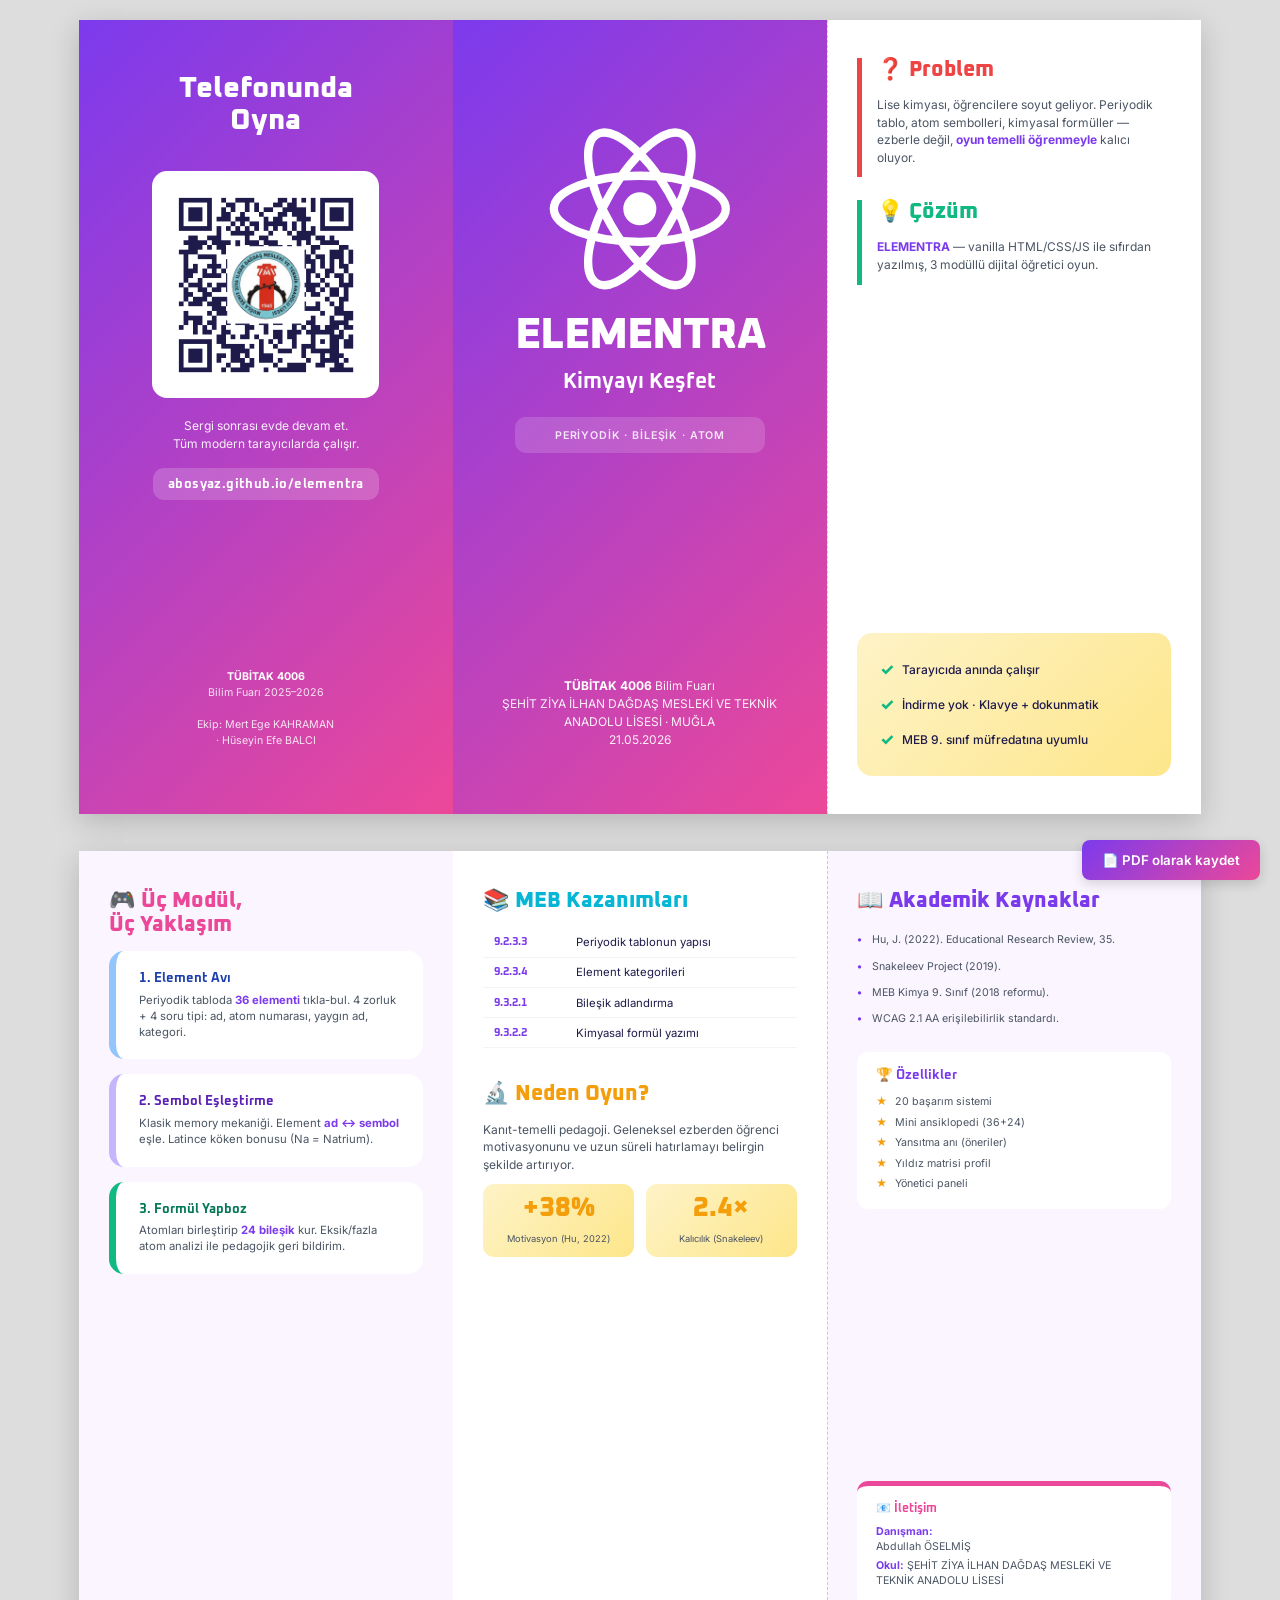
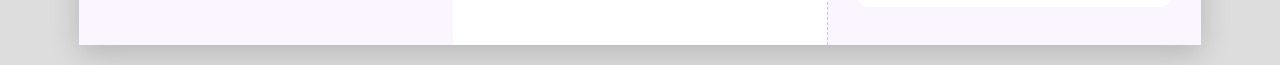
==== sergi/brosur.html @ 4927168c "sergi: placeholderları doldur + okul logolu QR üret (%33) - poster/brosur/juri_karti: OKUL/ŞEHİR/TAR" ====
<!DOCTYPE html>
<html lang="tr">
<head>
    <meta charset="UTF-8">
    <title>ELEMENTRA — Broşür v2 (TÜBİTAK 4006)</title>

    <link rel="preconnect" href="https://fonts.googleapis.com">
    <link rel="preconnect" href="https://fonts.gstatic.com" crossorigin>
    <link href="https://fonts.googleapis.com/css2?family=Inter:wght@400;500;600;700;800&family=Oxanium:wght@500;700;800&display=swap" rel="stylesheet">

    <style>
        /* ═════════════════════════════════════════════════
           A4 TRIFOLD PRINT — 297 × 210 mm landscape
           ═════════════════════════════════════════════════ */
        @page {
            size: A4 landscape;
            margin: 0;
        }

        * {
            margin: 0;
            padding: 0;
            box-sizing: border-box;
        }

        :root {
            --brand-primary:   #7C3AED;
            --brand-secondary: #EC4899;
            --color-success:   #10B981;
            --color-error:     #EF4444;
            --color-warning:   #F59E0B;
            --color-info:      #06B6D4;
            --text-primary:    #1E1B4B;
            --text-secondary:  #4B5563;
            --text-muted:      #6B7280;
            --surface-0:       #FAF5FF;
            --surface-1:       #FFFFFF;
            --surface-2:       #F3F4F6;
            --grad-brand:      linear-gradient(135deg, #7C3AED 0%, #EC4899 100%);
            --font-display:    'Oxanium', sans-serif;
            --font-body:       'Inter', system-ui, sans-serif;
        }

        html, body {
            background: var(--surface-0);
            color: var(--text-primary);
            font-family: var(--font-body);
            -webkit-print-color-adjust: exact;
            print-color-adjust: exact;
        }

        body {
            display: flex;
            flex-direction: column;
            gap: 10mm;
            padding: 0;
            align-items: center;
        }

        @media screen {
            body {
                padding: 20px;
                background: #ddd;
            }
        }

        /* Sayfa konteyneri */
        .sayfa {
            width: 297mm;
            height: 210mm;
            display: grid;
            grid-template-columns: 1fr 1fr 1fr;
            background: var(--surface-0);
            position: relative;
            page-break-after: always;
        }

        .sayfa:last-child {
            page-break-after: auto;
        }

        @media screen {
            .sayfa {
                box-shadow: 0 8px 28px rgba(0, 0, 0, 0.18);
            }
        }

        /* Katlama kılavuz çizgileri (screen-only) */
        @media screen {
            .sayfa::before,
            .sayfa::after {
                content: '';
                position: absolute;
                top: 0;
                bottom: 0;
                width: 1px;
                border-left: 1px dashed rgba(124, 58, 237, 0.3);
                pointer-events: none;
            }
            .sayfa::before { left: 99mm; }
            .sayfa::after  { left: 198mm; }
        }

        @media print {
            .sayfa::before,
            .sayfa::after { display: none; }
        }

        /* Ortak panel stili */
        .panel {
            padding: 10mm 8mm;
            display: flex;
            flex-direction: column;
            overflow: hidden;
            position: relative;
        }

        .panel h2 {
            font-family: var(--font-display);
            font-weight: 800;
            font-size: 16pt;
            margin-bottom: 4mm;
            line-height: 1.1;
            display: flex;
            align-items: center;
            gap: 3mm;
        }

        .panel h3 {
            font-family: var(--font-display);
            font-weight: 700;
            font-size: 11pt;
            color: var(--text-primary);
            margin-bottom: 2mm;
        }

        .panel p {
            font-family: var(--font-body);
            font-size: 9pt;
            line-height: 1.45;
            color: var(--text-secondary);
            margin-bottom: 3mm;
        }

        .panel p strong {
            color: var(--brand-primary);
            font-weight: 700;
        }

        /* ═════════════════════════════════════════════════
           PANEL 1 — Ön Kapak
           ═════════════════════════════════════════════════ */
        .panel-onkapak {
            background: var(--grad-brand);
            color: #FFFFFF;
            justify-content: space-between;
            align-items: center;
            text-align: center;
            padding: 14mm 8mm;
        }

        .panel-onkapak .br-logo {
            width: 56mm;
            height: 56mm;
            margin-top: 8mm;
        }

        .panel-onkapak .br-baslik {
            font-family: var(--font-display);
            font-weight: 800;
            font-size: 32pt;
            letter-spacing: -0.02em;
            line-height: 1;
            color: #FFFFFF;
            margin-bottom: 3mm;
        }

        .panel-onkapak .br-slogan {
            font-family: var(--font-display);
            font-weight: 700;
            font-size: 16pt;
            color: #FFFFFF;
            margin-bottom: 6mm;
        }

        .panel-onkapak .br-tag {
            font-family: var(--font-body);
            font-weight: 600;
            font-size: 8pt;
            letter-spacing: 0.08em;
            text-transform: uppercase;
            color: rgba(255, 255, 255, 0.85);
            padding: 3mm 5mm;
            background: rgba(255, 255, 255, 0.15);
            border-radius: 3mm;
        }

        .panel-onkapak .br-alt {
            font-family: var(--font-body);
            font-size: 9pt;
            color: rgba(255, 255, 255, 0.92);
            line-height: 1.5;
            margin-top: auto;
            padding-top: 8mm;
        }

        .panel-onkapak .br-alt strong {
            color: #FFFFFF;
        }

        /* ═════════════════════════════════════════════════
           PANEL 2 — Problem & Çözüm
           ═════════════════════════════════════════════════ */
        .panel-iki {
            background: var(--surface-1);
        }

        .panel-iki .pr-bolum {
            margin-bottom: 6mm;
            padding-left: 4mm;
            border-left: 1.5mm solid;
        }

        .panel-iki .pr-bolum.problem  { border-left-color: var(--color-error); }
        .panel-iki .pr-bolum.cozum    { border-left-color: var(--color-success); }
        .panel-iki .pr-bolum.problem h2 { color: var(--color-error); }
        .panel-iki .pr-bolum.cozum h2   { color: var(--color-success); }

        .panel-iki .pr-vurgu {
            background: linear-gradient(135deg, #FEF3C7, #FDE68A);
            border-radius: 4mm;
            padding: 5mm 6mm;
            margin-top: auto;
        }

        .panel-iki .pr-vurgu ul {
            list-style: none;
            padding: 0;
        }

        .panel-iki .pr-vurgu li {
            font-family: var(--font-body);
            font-size: 9pt;
            font-weight: 500;
            color: var(--text-primary);
            padding: 2mm 0;
            display: flex;
            align-items: center;
            gap: 2mm;
        }

        .panel-iki .pr-vurgu li::before {
            content: '✓';
            color: var(--color-success);
            font-weight: 800;
            font-size: 12pt;
        }

        /* ═════════════════════════════════════════════════
           PANEL 3 — 3 Modül
           ═════════════════════════════════════════════════ */
        .panel-modul {
            background: var(--surface-0);
        }

        .panel-modul h2 {
            color: var(--brand-secondary);
        }

        .modul-blok {
            background: var(--surface-1);
            border-radius: 4mm;
            padding: 5mm 6mm;
            margin-bottom: 4mm;
            border-left: 2mm solid var(--brand-primary);
        }

        .modul-blok.mod-1 { border-left-color: #93C5FD; }
        .modul-blok.mod-2 { border-left-color: #C4B5FD; }
        .modul-blok.mod-3 { border-left-color: var(--color-success); }

        .modul-blok h3 {
            font-size: 10pt;
            color: var(--brand-primary);
            margin-bottom: 1.5mm;
        }

        .modul-blok.mod-1 h3 { color: #1E40AF; }
        .modul-blok.mod-2 h3 { color: #5B21B6; }
        .modul-blok.mod-3 h3 { color: #047857; }

        .modul-blok p {
            font-size: 8.5pt;
            margin-bottom: 0;
            line-height: 1.4;
        }

        /* ═════════════════════════════════════════════════
           PANEL 4 — Kazanımlar + Neden Oyun?
           ═════════════════════════════════════════════════ */
        .panel-kazanim {
            background: var(--surface-1);
        }

        .panel-kazanim h2 {
            color: var(--color-info);
        }

        .kazanim-tablo {
            width: 100%;
            margin-bottom: 5mm;
            border-collapse: collapse;
        }

        .kazanim-tablo td {
            padding: 2mm 3mm;
            font-size: 8.5pt;
            border-bottom: 0.3pt solid var(--surface-2);
        }

        .kazanim-tablo td:first-child {
            font-family: var(--font-display);
            font-weight: 700;
            color: var(--brand-primary);
            white-space: nowrap;
        }

        .neden-blok h2 {
            color: var(--color-warning);
            margin-top: 4mm;
        }

        .stat-grid {
            display: grid;
            grid-template-columns: 1fr 1fr;
            gap: 3mm;
            margin-top: 3mm;
        }

        .stat-kart {
            background: linear-gradient(135deg, #FEF3C7, #FDE68A);
            border-radius: 3mm;
            padding: 3mm 4mm;
            text-align: center;
        }

        .stat-kart .stat-deger {
            font-family: var(--font-display);
            font-weight: 800;
            font-size: 20pt;
            color: var(--color-warning);
            line-height: 1;
            display: block;
            margin-bottom: 1mm;
        }

        .stat-kart .stat-etiket {
            font-size: 7pt;
            color: var(--text-secondary);
            line-height: 1.3;
        }

        /* ═════════════════════════════════════════════════
           PANEL 5 — Akademik Kaynak + İletişim
           ═════════════════════════════════════════════════ */
        .panel-kaynak {
            background: var(--surface-0);
        }

        .panel-kaynak h2 {
            color: var(--brand-primary);
        }

        .kaynak-liste {
            list-style: none;
            padding: 0;
            margin-bottom: 5mm;
        }

        .kaynak-liste li {
            font-size: 8pt;
            color: var(--text-secondary);
            line-height: 1.4;
            padding: 1.5mm 0;
            padding-left: 4mm;
            position: relative;
        }

        .kaynak-liste li::before {
            content: '•';
            position: absolute;
            left: 0;
            color: var(--brand-primary);
            font-weight: 700;
        }

        .ozellik-liste {
            background: var(--surface-1);
            border-radius: 3mm;
            padding: 4mm 5mm;
            margin-bottom: 5mm;
        }

        .ozellik-liste h3 {
            font-size: 10pt;
            margin-bottom: 2mm;
            color: var(--brand-primary);
        }

        .ozellik-liste ul {
            list-style: none;
            padding: 0;
        }

        .ozellik-liste li {
            font-size: 8pt;
            color: var(--text-secondary);
            padding: 1mm 0;
            display: flex;
            gap: 2mm;
        }

        .ozellik-liste li::before {
            content: '★';
            color: var(--color-warning);
        }

        .iletisim-kart {
            background: var(--surface-1);
            border-radius: 3mm;
            padding: 4mm 5mm;
            border-top: 1.5mm solid var(--brand-secondary);
            margin-top: auto;
        }

        .iletisim-kart h3 {
            font-size: 9pt;
            color: var(--brand-secondary);
            margin-bottom: 2mm;
        }

        .iletisim-kart p {
            font-size: 8pt;
            margin-bottom: 1mm;
            line-height: 1.4;
        }

        /* ═════════════════════════════════════════════════
           PANEL 6 — Arka Kapak / QR
           ═════════════════════════════════════════════════ */
        .panel-qr {
            background: var(--grad-brand);
            color: #FFFFFF;
            justify-content: center;
            align-items: center;
            text-align: center;
            padding: 14mm 8mm;
        }

        .panel-qr .qr-baslik {
            font-family: var(--font-display);
            font-weight: 800;
            font-size: 22pt;
            color: #FFFFFF;
            margin-bottom: 4mm;
            line-height: 1.1;
        }

        .panel-qr .qr-placeholder {
            width: 60mm;
            height: 60mm;
            background: #FFFFFF;
            border-radius: 4mm;
            padding: 2mm;
            margin: 5mm 0;
            overflow: hidden;
        }

        .panel-qr .qr-placeholder img {
            width: 100%;
            height: 100%;
            object-fit: contain;
            display: block;
        }

        .panel-qr .qr-aciklama {
            font-size: 9pt;
            color: rgba(255, 255, 255, 0.92);
            line-height: 1.5;
            margin-bottom: 4mm;
        }

        .panel-qr .qr-url {
            font-family: var(--font-display);
            font-weight: 700;
            font-size: 10pt;
            color: #FFFFFF;
            padding: 2mm 4mm;
            background: rgba(255, 255, 255, 0.18);
            border-radius: 3mm;
            letter-spacing: 0.03em;
            margin-bottom: 8mm;
        }

        .panel-qr .qr-alt {
            font-size: 8pt;
            color: rgba(255, 255, 255, 0.85);
            line-height: 1.5;
            margin-top: auto;
        }

        .panel-qr .qr-alt strong {
            color: #FFFFFF;
        }

        /* ═════════════════════════════════════════════════
           Print yardımcı butonu
           ═════════════════════════════════════════════════ */
        .no-print {
            position: fixed;
            bottom: 20px;
            right: 20px;
            z-index: 999;
            background: var(--grad-brand);
            color: #FFFFFF;
            padding: 12px 20px;
            border: none;
            border-radius: 8px;
            font-family: var(--font-body);
            font-weight: 600;
            cursor: pointer;
            box-shadow: 0 4px 12px rgba(0, 0, 0, 0.15);
        }

        @media print {
            .no-print { display: none; }
            body { padding: 0; background: white; }
        }
    </style>
</head>
<body>

    <!-- ═══════════════════════════════════════════════════
         SAYFA 1 — Ön Taraf (katlandığında dışta)
         Panel sırası: 6 ARKA | 1 ÖN | 2 İLK
         ═══════════════════════════════════════════════════ -->
    <div class="sayfa">

        <!-- PANEL 6 — Arka Kapak / QR -->
        <div class="panel panel-qr">
            <h1 class="qr-baslik">Telefonunda<br>Oyna</h1>
            <div class="qr-placeholder">
                <img src="qr.png" alt="QR kodu — Elementra'yı telefonda oyna">
            </div>
            <p class="qr-aciklama">
                Sergi sonrası evde devam et.<br>
                Tüm modern tarayıcılarda çalışır.
            </p>
            <div class="qr-url">abosyaz.github.io/elementra</div>
            <p class="qr-alt">
                <strong>TÜBİTAK 4006</strong><br>
                Bilim Fuarı 2025–2026<br>
                <br>
                Ekip: Mert Ege KAHRAMAN<br>· Hüseyin Efe BALCI
            </p>
        </div>

        <!-- PANEL 1 — Ön Kapak -->
        <div class="panel panel-onkapak">
            <svg class="br-logo" viewBox="0 0 64 64" xmlns="http://www.w3.org/2000/svg">
                <circle cx="32" cy="32" r="5" fill="#FFFFFF"/>
                <ellipse cx="32" cy="32" rx="26" ry="10" fill="none" stroke="#FFFFFF" stroke-width="2.5"/>
                <ellipse cx="32" cy="32" rx="26" ry="10" fill="none" stroke="#FFFFFF" stroke-width="2.5" transform="rotate(60 32 32)"/>
                <ellipse cx="32" cy="32" rx="26" ry="10" fill="none" stroke="#FFFFFF" stroke-width="2.5" transform="rotate(-60 32 32)"/>
            </svg>
            <div>
                <h1 class="br-baslik">ELEMENTRA</h1>
                <div class="br-slogan">Kimyayı Keşfet</div>
                <div class="br-tag">Periyodik · Bileşik · Atom</div>
            </div>
            <p class="br-alt">
                <strong>TÜBİTAK 4006</strong> Bilim Fuarı<br>
                ŞEHİT ZİYA İLHAN DAĞDAŞ MESLEKİ VE TEKNİK ANADOLU LİSESİ · MUĞLA<br>
                21.05.2026
            </p>
        </div>

        <!-- PANEL 2 — Problem & Çözüm -->
        <div class="panel panel-iki">
            <div class="pr-bolum problem">
                <h2>❓ Problem</h2>
                <p>
                    Lise kimyası, öğrencilere soyut geliyor. Periyodik tablo,
                    atom sembolleri, kimyasal formüller — ezberle değil,
                    <strong>oyun temelli öğrenmeyle</strong> kalıcı oluyor.
                </p>
            </div>

            <div class="pr-bolum cozum">
                <h2>💡 Çözüm</h2>
                <p>
                    <strong>ELEMENTRA</strong> — vanilla HTML/CSS/JS ile sıfırdan
                    yazılmış, 3 modüllü dijital öğretici oyun.
                </p>
            </div>

            <div class="pr-vurgu">
                <ul>
                    <li>Tarayıcıda anında çalışır</li>
                    <li>İndirme yok · Klavye + dokunmatik</li>
                    <li>MEB 9. sınıf müfredatına uyumlu</li>
                </ul>
            </div>
        </div>
    </div>

    <!-- ═══════════════════════════════════════════════════
         SAYFA 2 — Arka Taraf (katlandığında içte)
         Panel sırası: 3 MODÜL | 4 KAZANIM | 5 KAYNAK
         ═══════════════════════════════════════════════════ -->
    <div class="sayfa">

        <!-- PANEL 3 — 3 Modül -->
        <div class="panel panel-modul">
            <h2>🎮 Üç Modül,<br>Üç Yaklaşım</h2>

            <div class="modul-blok mod-1">
                <h3>1. Element Avı</h3>
                <p>
                    Periyodik tabloda <strong>36 elementi</strong> tıkla-bul.
                    4 zorluk + 4 soru tipi: ad, atom numarası, yaygın ad,
                    kategori.
                </p>
            </div>

            <div class="modul-blok mod-2">
                <h3>2. Sembol Eşleştirme</h3>
                <p>
                    Klasik memory mekaniği. Element <strong>ad ↔ sembol</strong>
                    eşle. Latince köken bonusu (Na = Natrium).
                </p>
            </div>

            <div class="modul-blok mod-3">
                <h3>3. Formül Yapboz</h3>
                <p>
                    Atomları birleştirip <strong>24 bileşik</strong> kur.
                    Eksik/fazla atom analizi ile pedagojik geri bildirim.
                </p>
            </div>
        </div>

        <!-- PANEL 4 — Kazanımlar + Neden Oyun? -->
        <div class="panel panel-kazanim">
            <h2>📚 MEB Kazanımları</h2>
            <table class="kazanim-tablo">
                <tr><td>9.2.3.3</td><td>Periyodik tablonun yapısı</td></tr>
                <tr><td>9.2.3.4</td><td>Element kategorileri</td></tr>
                <tr><td>9.3.2.1</td><td>Bileşik adlandırma</td></tr>
                <tr><td>9.3.2.2</td><td>Kimyasal formül yazımı</td></tr>
            </table>

            <div class="neden-blok">
                <h2>🔬 Neden Oyun?</h2>
                <p>Kanıt-temelli pedagoji. Geleneksel ezberden öğrenci motivasyonunu ve uzun süreli hatırlamayı belirgin şekilde artırıyor.</p>

                <div class="stat-grid">
                    <div class="stat-kart">
                        <span class="stat-deger">+38%</span>
                        <span class="stat-etiket">Motivasyon (Hu, 2022)</span>
                    </div>
                    <div class="stat-kart">
                        <span class="stat-deger">2.4×</span>
                        <span class="stat-etiket">Kalıcılık (Snakeleev)</span>
                    </div>
                </div>
            </div>
        </div>

        <!-- PANEL 5 — Akademik Kaynak + İletişim -->
        <div class="panel panel-kaynak">
            <h2>📖 Akademik Kaynaklar</h2>
            <ul class="kaynak-liste">
                <li>Hu, J. (2022). Educational Research Review, 35.</li>
                <li>Snakeleev Project (2019).</li>
                <li>MEB Kimya 9. Sınıf (2018 reformu).</li>
                <li>WCAG 2.1 AA erişilebilirlik standardı.</li>
            </ul>

            <div class="ozellik-liste">
                <h3>🏆 Özellikler</h3>
                <ul>
                    <li>20 başarım sistemi</li>
                    <li>Mini ansiklopedi (36+24)</li>
                    <li>Yansıtma anı (öneriler)</li>
                    <li>Yıldız matrisi profil</li>
                    <li>Yönetici paneli</li>
                </ul>
            </div>

            <div class="iletisim-kart">
                <h3>📧 İletişim</h3>
                <p><strong>Danışman:</strong><br>Abdullah ÖSELMİŞ</p>
                <p><strong>Okul:</strong> ŞEHİT ZİYA İLHAN DAĞDAŞ MESLEKİ VE TEKNİK ANADOLU LİSESİ</p>
            </div>
        </div>
    </div>

    <!-- Print yardımcı butonu -->
    <button class="no-print" onclick="window.print()">📄 PDF olarak kaydet</button>

</body>
</html>
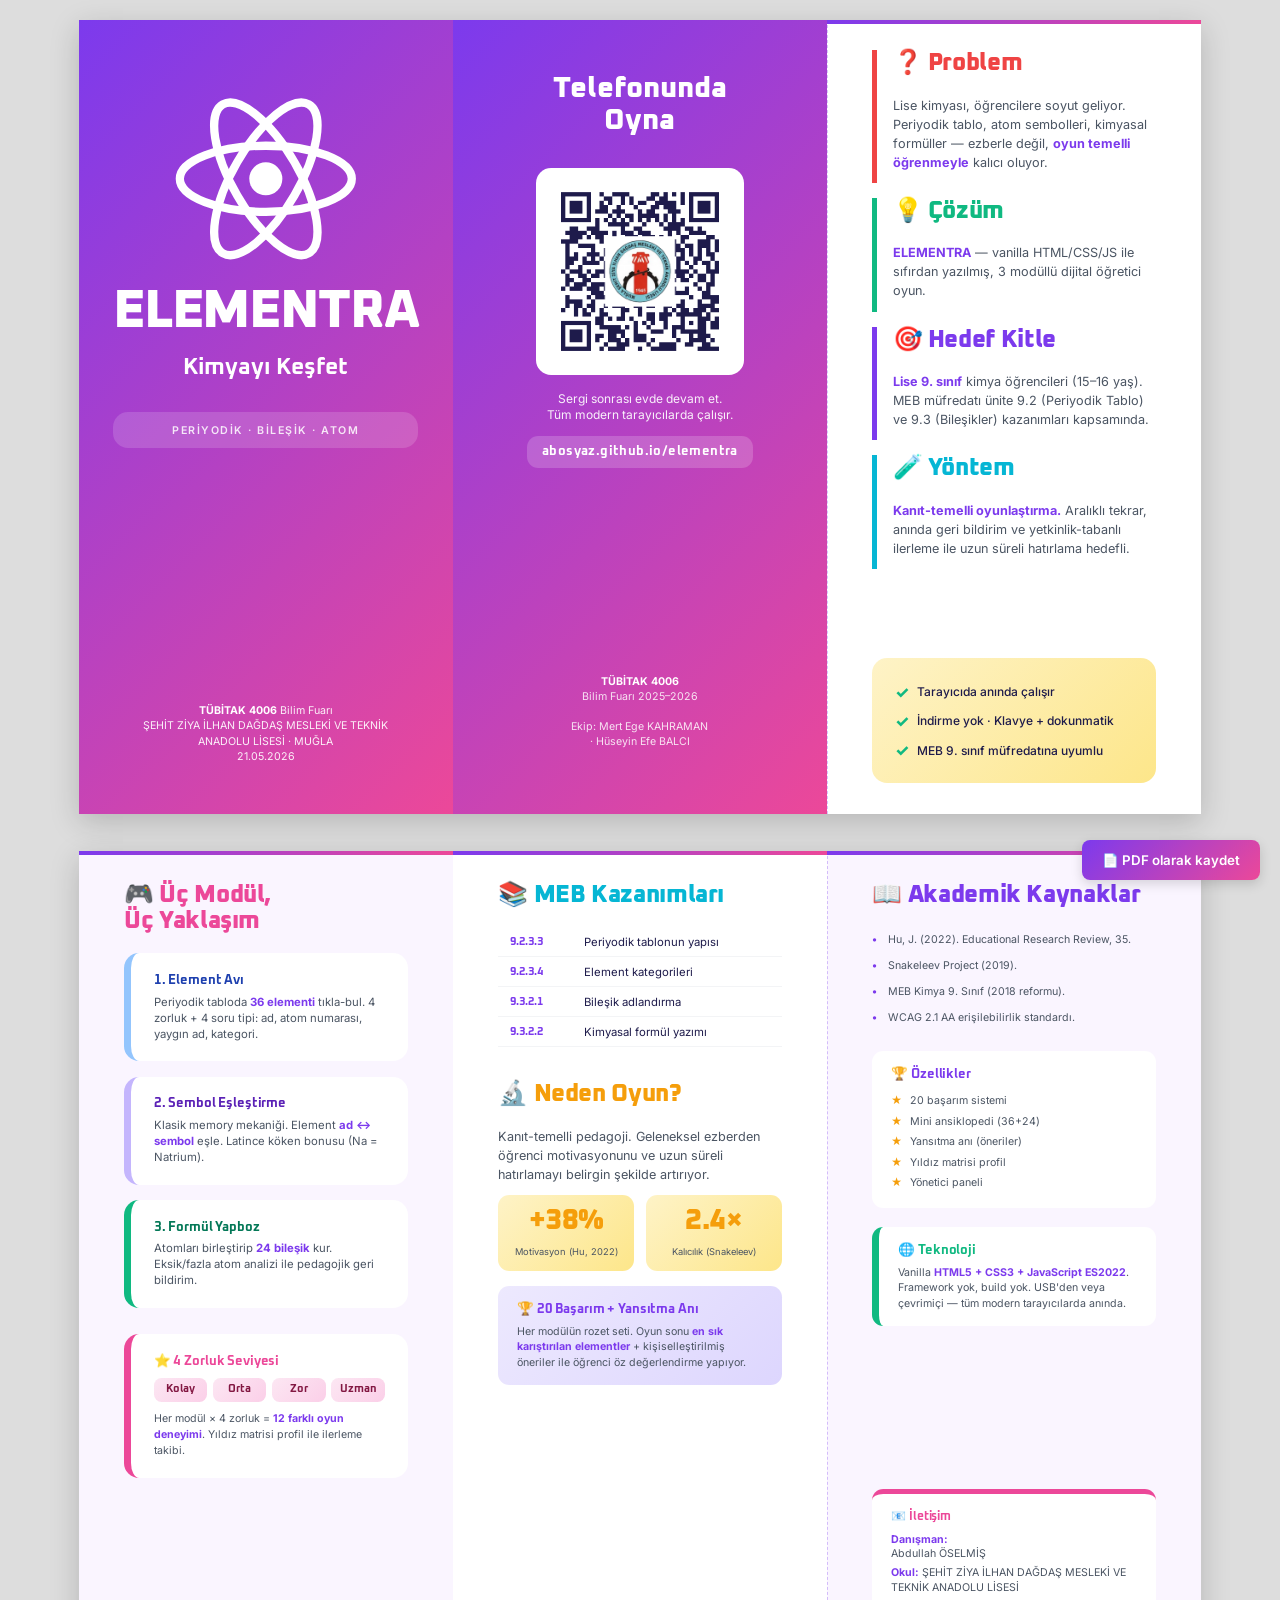
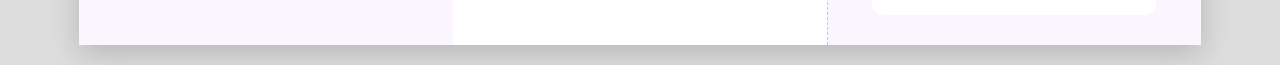
==== commit 5dfba6f1: "sergi: brosur premium upgrade (F1-F7) + overflow fix Araştırma temelli premium iyileştirme (Inkbot/P" ====
--- a/sergi/brosur.html
+++ b/sergi/brosur.html
@@ -108,36 +108,51 @@
 
         /* Ortak panel stili */
         .panel {
-            padding: 10mm 8mm;
+            padding: 8mm 12mm;
             display: flex;
             flex-direction: column;
             overflow: hidden;
             position: relative;
         }
 
+        /* F5 — Premium üst aksent çizgi (panel-onkapak ve panel-qr hariç) */
+        .panel:not(.panel-onkapak):not(.panel-qr)::before {
+            content: '';
+            position: absolute;
+            top: 0;
+            left: 0;
+            right: 0;
+            height: 1mm;
+            background: linear-gradient(90deg, var(--brand-primary), var(--brand-secondary));
+            -webkit-print-color-adjust: exact;
+            print-color-adjust: exact;
+        }
+
         .panel h2 {
             font-family: var(--font-display);
             font-weight: 800;
-            font-size: 16pt;
-            margin-bottom: 4mm;
+            font-size: 18pt;
+            letter-spacing: -0.015em;
+            margin-bottom: 5mm;
             line-height: 1.1;
             display: flex;
             align-items: center;
-            gap: 3mm;
+            gap: 2.5mm;
         }
 
         .panel h3 {
             font-family: var(--font-display);
             font-weight: 700;
             font-size: 11pt;
+            letter-spacing: -0.01em;
             color: var(--text-primary);
             margin-bottom: 2mm;
         }
 
         .panel p {
             font-family: var(--font-body);
-            font-size: 9pt;
-            line-height: 1.45;
+            font-size: 9.5pt;
+            line-height: 1.5;
             color: var(--text-secondary);
             margin-bottom: 3mm;
         }
@@ -156,52 +171,52 @@
             justify-content: space-between;
             align-items: center;
             text-align: center;
-            padding: 14mm 8mm;
+            padding: 10mm 12mm;
         }
 
         .panel-onkapak .br-logo {
             width: 56mm;
             height: 56mm;
-            margin-top: 8mm;
+            margin-top: 4mm;
         }
 
         .panel-onkapak .br-baslik {
             font-family: var(--font-display);
             font-weight: 800;
-            font-size: 32pt;
-            letter-spacing: -0.02em;
+            font-size: 40pt;
+            letter-spacing: -0.025em;
             line-height: 1;
             color: #FFFFFF;
-            margin-bottom: 3mm;
+            margin-bottom: 4mm;
         }
 
         .panel-onkapak .br-slogan {
             font-family: var(--font-display);
             font-weight: 700;
-            font-size: 16pt;
+            font-size: 17pt;
             color: #FFFFFF;
-            margin-bottom: 6mm;
+            margin-bottom: 8mm;
         }
 
         .panel-onkapak .br-tag {
             font-family: var(--font-body);
             font-weight: 600;
             font-size: 8pt;
-            letter-spacing: 0.08em;
+            letter-spacing: 0.14em;
             text-transform: uppercase;
             color: rgba(255, 255, 255, 0.85);
-            padding: 3mm 5mm;
+            padding: 3mm 6mm;
             background: rgba(255, 255, 255, 0.15);
-            border-radius: 3mm;
+            border-radius: 4mm;
         }
 
         .panel-onkapak .br-alt {
             font-family: var(--font-body);
-            font-size: 9pt;
+            font-size: 8pt;
             color: rgba(255, 255, 255, 0.92);
-            line-height: 1.5;
+            line-height: 1.45;
             margin-top: auto;
-            padding-top: 8mm;
+            padding-top: 6mm;
         }
 
         .panel-onkapak .br-alt strong {
@@ -216,7 +231,7 @@
         }
 
         .panel-iki .pr-bolum {
-            margin-bottom: 6mm;
+            margin-bottom: 4mm;
             padding-left: 4mm;
             border-left: 1.5mm solid;
         }
@@ -243,7 +258,7 @@
             font-size: 9pt;
             font-weight: 500;
             color: var(--text-primary);
-            padding: 2mm 0;
+            padding: 1.2mm 0;
             display: flex;
             align-items: center;
             gap: 2mm;
@@ -347,7 +362,9 @@
         .stat-kart .stat-deger {
             font-family: var(--font-display);
             font-weight: 800;
-            font-size: 20pt;
+            font-size: 22pt;
+            font-feature-settings: 'tnum';
+            letter-spacing: -0.02em;
             color: var(--color-warning);
             line-height: 1;
             display: block;
@@ -443,6 +460,82 @@
             font-size: 8pt;
             margin-bottom: 1mm;
             line-height: 1.4;
+        }
+
+        /* ═════════════════════════════════════════════════
+           EK BLOKLAR — Panel 2/3/4/5 içerik genişletme
+           ═════════════════════════════════════════════════ */
+        .panel-iki .pr-bolum.hedef    { border-left-color: var(--brand-primary); }
+        .panel-iki .pr-bolum.yontem   { border-left-color: var(--color-info); }
+        .panel-iki .pr-bolum.hedef h2  { color: var(--brand-primary); }
+        .panel-iki .pr-bolum.yontem h2 { color: var(--color-info); }
+
+        .panel-modul .zorluk-blok {
+            background: var(--surface-1);
+            border-radius: 4mm;
+            padding: 5mm 6mm;
+            margin-top: 3mm;
+            border-left: 2mm solid var(--brand-secondary);
+        }
+        .panel-modul .zorluk-blok h3 {
+            font-size: 10pt;
+            color: var(--brand-secondary);
+            margin-bottom: 2mm;
+        }
+        .panel-modul .zorluk-grid {
+            display: grid;
+            grid-template-columns: repeat(4, 1fr);
+            gap: 1.5mm;
+            margin-bottom: 2.5mm;
+        }
+        .panel-modul .zorluk-grid span {
+            background: linear-gradient(135deg, #FCE7F3, #FBCFE8);
+            color: #831843;
+            font-family: var(--font-display);
+            font-weight: 700;
+            font-size: 8pt;
+            padding: 1.5mm;
+            border-radius: 2mm;
+            text-align: center;
+        }
+        .panel-modul .zorluk-blok p {
+            font-size: 8pt;
+            margin-bottom: 0;
+        }
+
+        .panel-kazanim .basarim-blok {
+            background: linear-gradient(135deg, #EDE9FE, #DDD6FE);
+            border-radius: 3mm;
+            padding: 4mm 5mm;
+            margin-top: 4mm;
+        }
+        .panel-kazanim .basarim-blok h3 {
+            font-size: 10pt;
+            color: var(--brand-primary);
+            margin-bottom: 1.5mm;
+        }
+        .panel-kazanim .basarim-blok p {
+            font-size: 8pt;
+            margin-bottom: 0;
+            line-height: 1.45;
+        }
+
+        .panel-kaynak .teknoloji-blok {
+            background: var(--surface-1);
+            border-radius: 3mm;
+            padding: 4mm 5mm;
+            margin-bottom: 4mm;
+            border-left: 2mm solid var(--color-success);
+        }
+        .panel-kaynak .teknoloji-blok h3 {
+            font-size: 10pt;
+            color: var(--color-success);
+            margin-bottom: 1.5mm;
+        }
+        .panel-kaynak .teknoloji-blok p {
+            font-size: 8pt;
+            margin-bottom: 0;
+            line-height: 1.45;
         }
 
         /* ═════════════════════════════════════════════════
@@ -467,12 +560,12 @@
         }
 
         .panel-qr .qr-placeholder {
-            width: 60mm;
-            height: 60mm;
+            width: 55mm;
+            height: 55mm;
             background: #FFFFFF;
             border-radius: 4mm;
             padding: 2mm;
-            margin: 5mm 0;
+            margin: 4mm 0;
             overflow: hidden;
         }
 
@@ -486,8 +579,8 @@
         .panel-qr .qr-aciklama {
             font-size: 9pt;
             color: rgba(255, 255, 255, 0.92);
-            line-height: 1.5;
-            margin-bottom: 4mm;
+            line-height: 1.4;
+            margin-bottom: 3mm;
         }
 
         .panel-qr .qr-url {
@@ -499,13 +592,13 @@
             background: rgba(255, 255, 255, 0.18);
             border-radius: 3mm;
             letter-spacing: 0.03em;
-            margin-bottom: 8mm;
+            margin-bottom: 5mm;
         }
 
         .panel-qr .qr-alt {
             font-size: 8pt;
             color: rgba(255, 255, 255, 0.85);
-            line-height: 1.5;
+            line-height: 1.4;
             margin-top: auto;
         }
 
@@ -541,12 +634,32 @@
 <body>
 
     <!-- ═══════════════════════════════════════════════════
-         SAYFA 1 — Ön Taraf (katlandığında dışta)
-         Panel sırası: 6 ARKA | 1 ÖN | 2 İLK
+         SAYFA 1 — Dış Yüz (katlandığında görünür)
+         C-fold sırası: 1 ÖN KAPAK | 6 ARKA KAPAK | 2 İÇ FLY
          ═══════════════════════════════════════════════════ -->
     <div class="sayfa">
 
-        <!-- PANEL 6 — Arka Kapak / QR -->
+        <!-- PANEL 1 — Ön Kapak (sol, dışta görünür) -->
+        <div class="panel panel-onkapak">
+            <svg class="br-logo" viewBox="0 0 64 64" xmlns="http://www.w3.org/2000/svg">
+                <circle cx="32" cy="32" r="5" fill="#FFFFFF"/>
+                <ellipse cx="32" cy="32" rx="26" ry="10" fill="none" stroke="#FFFFFF" stroke-width="2.5"/>
+                <ellipse cx="32" cy="32" rx="26" ry="10" fill="none" stroke="#FFFFFF" stroke-width="2.5" transform="rotate(60 32 32)"/>
+                <ellipse cx="32" cy="32" rx="26" ry="10" fill="none" stroke="#FFFFFF" stroke-width="2.5" transform="rotate(-60 32 32)"/>
+            </svg>
+            <div>
+                <h1 class="br-baslik">ELEMENTRA</h1>
+                <div class="br-slogan">Kimyayı Keşfet</div>
+                <div class="br-tag">Periyodik · Bileşik · Atom</div>
+            </div>
+            <p class="br-alt">
+                <strong>TÜBİTAK 4006</strong> Bilim Fuarı<br>
+                ŞEHİT ZİYA İLHAN DAĞDAŞ MESLEKİ VE TEKNİK ANADOLU LİSESİ · MUĞLA<br>
+                21.05.2026
+            </p>
+        </div>
+
+        <!-- PANEL 6 — Arka Kapak / QR (orta, ters çevrilince görünür) -->
         <div class="panel panel-qr">
             <h1 class="qr-baslik">Telefonunda<br>Oyna</h1>
             <div class="qr-placeholder">
@@ -565,26 +678,6 @@
             </p>
         </div>
 
-        <!-- PANEL 1 — Ön Kapak -->
-        <div class="panel panel-onkapak">
-            <svg class="br-logo" viewBox="0 0 64 64" xmlns="http://www.w3.org/2000/svg">
-                <circle cx="32" cy="32" r="5" fill="#FFFFFF"/>
-                <ellipse cx="32" cy="32" rx="26" ry="10" fill="none" stroke="#FFFFFF" stroke-width="2.5"/>
-                <ellipse cx="32" cy="32" rx="26" ry="10" fill="none" stroke="#FFFFFF" stroke-width="2.5" transform="rotate(60 32 32)"/>
-                <ellipse cx="32" cy="32" rx="26" ry="10" fill="none" stroke="#FFFFFF" stroke-width="2.5" transform="rotate(-60 32 32)"/>
-            </svg>
-            <div>
-                <h1 class="br-baslik">ELEMENTRA</h1>
-                <div class="br-slogan">Kimyayı Keşfet</div>
-                <div class="br-tag">Periyodik · Bileşik · Atom</div>
-            </div>
-            <p class="br-alt">
-                <strong>TÜBİTAK 4006</strong> Bilim Fuarı<br>
-                ŞEHİT ZİYA İLHAN DAĞDAŞ MESLEKİ VE TEKNİK ANADOLU LİSESİ · MUĞLA<br>
-                21.05.2026
-            </p>
-        </div>
-
         <!-- PANEL 2 — Problem & Çözüm -->
         <div class="panel panel-iki">
             <div class="pr-bolum problem">
@@ -601,6 +694,24 @@
                 <p>
                     <strong>ELEMENTRA</strong> — vanilla HTML/CSS/JS ile sıfırdan
                     yazılmış, 3 modüllü dijital öğretici oyun.
+                </p>
+            </div>
+
+            <div class="pr-bolum hedef">
+                <h2>🎯 Hedef Kitle</h2>
+                <p>
+                    <strong>Lise 9. sınıf</strong> kimya öğrencileri (15–16 yaş).
+                    MEB müfredatı ünite 9.2 (Periyodik Tablo) ve 9.3 (Bileşikler)
+                    kazanımları kapsamında.
+                </p>
+            </div>
+
+            <div class="pr-bolum yontem">
+                <h2>🧪 Yöntem</h2>
+                <p>
+                    <strong>Kanıt-temelli oyunlaştırma.</strong> Aralıklı tekrar,
+                    anında geri bildirim ve yetkinlik-tabanlı ilerleme ile
+                    uzun süreli hatırlama hedefli.
                 </p>
             </div>
 
@@ -646,6 +757,20 @@
                 <p>
                     Atomları birleştirip <strong>24 bileşik</strong> kur.
                     Eksik/fazla atom analizi ile pedagojik geri bildirim.
+                </p>
+            </div>
+
+            <div class="zorluk-blok">
+                <h3>⭐ 4 Zorluk Seviyesi</h3>
+                <div class="zorluk-grid">
+                    <span>Kolay</span>
+                    <span>Orta</span>
+                    <span>Zor</span>
+                    <span>Uzman</span>
+                </div>
+                <p>
+                    Her modül × 4 zorluk = <strong>12 farklı oyun deneyimi</strong>.
+                    Yıldız matrisi profil ile ilerleme takibi.
                 </p>
             </div>
         </div>
@@ -675,6 +800,15 @@
                     </div>
                 </div>
             </div>
+
+            <div class="basarim-blok">
+                <h3>🏆 20 Başarım + Yansıtma Anı</h3>
+                <p>
+                    Her modülün rozet seti. Oyun sonu
+                    <strong>en sık karıştırılan elementler</strong> + kişiselleştirilmiş
+                    öneriler ile öğrenci öz değerlendirme yapıyor.
+                </p>
+            </div>
         </div>
 
         <!-- PANEL 5 — Akademik Kaynak + İletişim -->
@@ -698,6 +832,15 @@
                 </ul>
             </div>
 
+            <div class="teknoloji-blok">
+                <h3>🌐 Teknoloji</h3>
+                <p>
+                    Vanilla <strong>HTML5 + CSS3 + JavaScript ES2022</strong>.
+                    Framework yok, build yok. USB'den veya çevrimiçi —
+                    tüm modern tarayıcılarda anında.
+                </p>
+            </div>
+
             <div class="iletisim-kart">
                 <h3>📧 İletişim</h3>
                 <p><strong>Danışman:</strong><br>Abdullah ÖSELMİŞ</p>
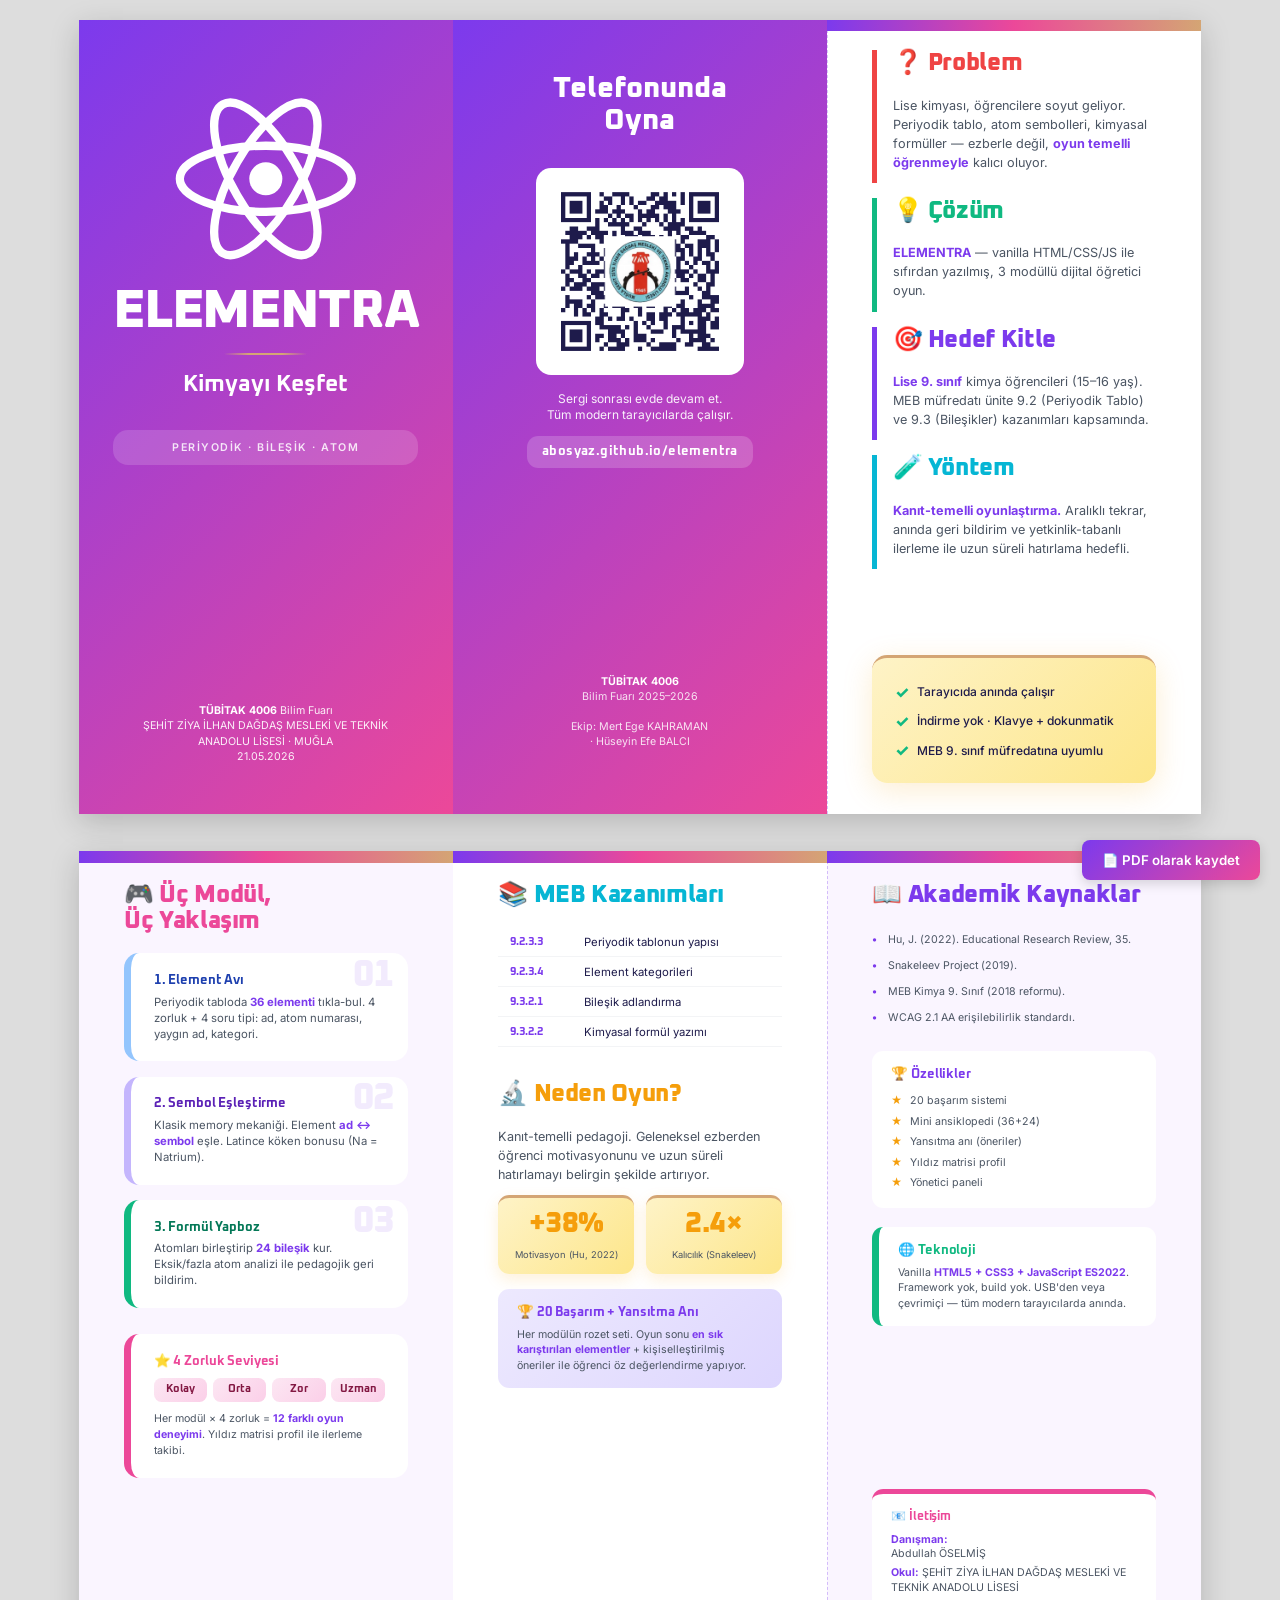
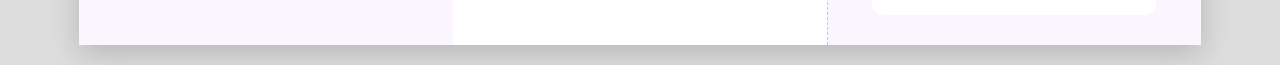
==== commit f4223283: "brosur luxury hibrit + ana ekran ekip kartı (Bilişim Teknolojileri) Brosur (Yön 1+2 hibrit luxury): " ====
--- a/sergi/brosur.html
+++ b/sergi/brosur.html
@@ -37,6 +37,8 @@
             --surface-1:       #FFFFFF;
             --surface-2:       #F3F4F6;
             --grad-brand:      linear-gradient(135deg, #7C3AED 0%, #EC4899 100%);
+            --accent-gold:     #D4A574;
+            --accent-gold-soft: rgba(212, 165, 116, 0.45);
             --font-display:    'Oxanium', sans-serif;
             --font-body:       'Inter', system-ui, sans-serif;
         }
@@ -122,8 +124,8 @@
             top: 0;
             left: 0;
             right: 0;
-            height: 1mm;
-            background: linear-gradient(90deg, var(--brand-primary), var(--brand-secondary));
+            height: 3mm;
+            background: linear-gradient(90deg, var(--brand-primary), var(--brand-secondary), var(--accent-gold));
             -webkit-print-color-adjust: exact;
             print-color-adjust: exact;
         }
@@ -188,6 +190,19 @@
             line-height: 1;
             color: #FFFFFF;
             margin-bottom: 4mm;
+            position: relative;
+        }
+
+        .panel-onkapak .br-baslik::after {
+            content: '';
+            display: block;
+            width: 22mm;
+            height: 0.6mm;
+            margin: 4mm auto 0;
+            background: linear-gradient(90deg, transparent, var(--accent-gold) 30%, var(--accent-gold) 70%, transparent);
+            border-radius: 1mm;
+            -webkit-print-color-adjust: exact;
+            print-color-adjust: exact;
         }
 
         .panel-onkapak .br-slogan {
@@ -246,6 +261,10 @@
             border-radius: 4mm;
             padding: 5mm 6mm;
             margin-top: auto;
+            border-top: 0.8mm solid var(--accent-gold);
+            box-shadow: 0 2mm 8mm rgba(245, 158, 11, 0.18);
+            -webkit-print-color-adjust: exact;
+            print-color-adjust: exact;
         }
 
         .panel-iki .pr-vurgu ul {
@@ -276,6 +295,7 @@
            ═════════════════════════════════════════════════ */
         .panel-modul {
             background: var(--surface-0);
+            counter-reset: modul-counter;
         }
 
         .panel-modul h2 {
@@ -283,11 +303,29 @@
         }
 
         .modul-blok {
+            position: relative;
+            counter-increment: modul-counter;
             background: var(--surface-1);
             border-radius: 4mm;
             padding: 5mm 6mm;
             margin-bottom: 4mm;
             border-left: 2mm solid var(--brand-primary);
+            overflow: hidden;
+        }
+
+        .modul-blok::after {
+            content: '0' counter(modul-counter);
+            position: absolute;
+            top: 1mm;
+            right: 4mm;
+            font-family: var(--font-display);
+            font-weight: 800;
+            font-size: 28pt;
+            color: rgba(124, 58, 237, 0.10);
+            letter-spacing: -0.03em;
+            line-height: 1;
+            -webkit-print-color-adjust: exact;
+            print-color-adjust: exact;
         }
 
         .modul-blok.mod-1 { border-left-color: #93C5FD; }
@@ -357,6 +395,10 @@
             border-radius: 3mm;
             padding: 3mm 4mm;
             text-align: center;
+            border-top: 0.8mm solid var(--accent-gold);
+            box-shadow: 0 1.5mm 4mm rgba(245, 158, 11, 0.15);
+            -webkit-print-color-adjust: exact;
+            print-color-adjust: exact;
         }
 
         .stat-kart .stat-deger {
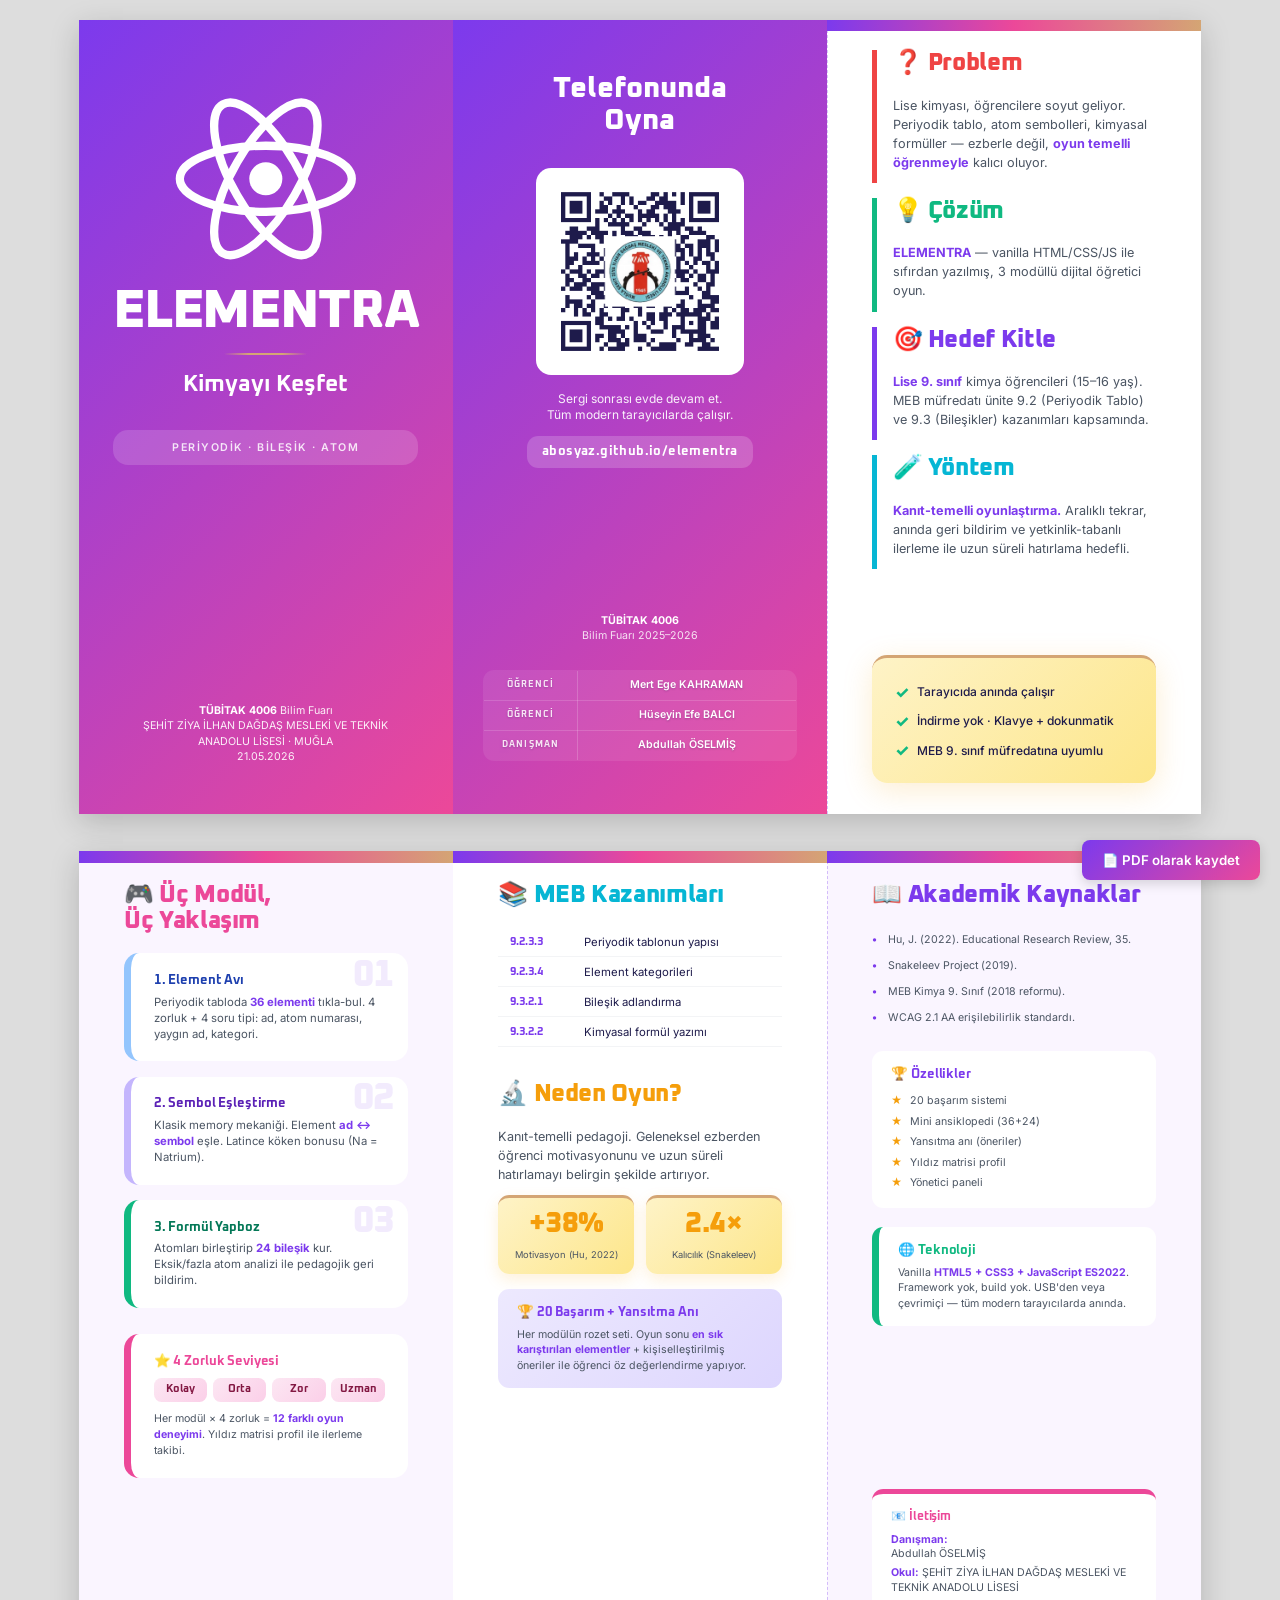
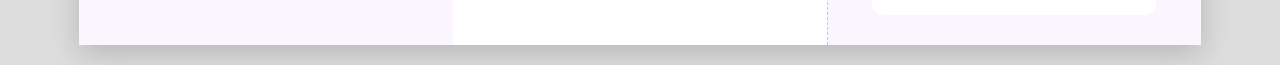
==== commit d482ff34: "brosur: ekip bölümü tablo + danışman eklendi QR şeridi (Panel 6 — Arka Kapak) altındaki Ekip listesi" ====
--- a/sergi/brosur.html
+++ b/sergi/brosur.html
@@ -648,6 +648,45 @@
             color: #FFFFFF;
         }
 
+        /* Ekip Tablosu — QR şeridi altında, premium glass */
+        .panel-qr .qr-ekip-tablo {
+            margin-top: 4mm;
+            width: 100%;
+            border-collapse: collapse;
+            background: rgba(255, 255, 255, 0.08);
+            border-radius: 3mm;
+            overflow: hidden;
+            border: 0.4mm solid rgba(255, 255, 255, 0.22);
+            -webkit-print-color-adjust: exact;
+            print-color-adjust: exact;
+        }
+        .panel-qr .qr-ekip-tablo td {
+            padding: 2mm 3.5mm;
+            color: #FFFFFF;
+            font-size: 8pt;
+            line-height: 1.3;
+            border-bottom: 0.25mm solid rgba(255, 255, 255, 0.15);
+            text-shadow: 0 1px 2px rgba(30, 27, 75, 0.25);
+        }
+        .panel-qr .qr-ekip-tablo tr:last-child td {
+            border-bottom: none;
+        }
+        .panel-qr .qr-ekip-tablo td:first-child {
+            font-family: var(--font-display);
+            font-weight: 700;
+            font-size: 7pt;
+            letter-spacing: 0.12em;
+            text-transform: uppercase;
+            opacity: 0.85;
+            white-space: nowrap;
+            width: 30%;
+            border-right: 0.25mm solid rgba(255, 255, 255, 0.18);
+        }
+        .panel-qr .qr-ekip-tablo td:last-child {
+            font-weight: 600;
+            letter-spacing: -0.005em;
+        }
+
         /* ═════════════════════════════════════════════════
            Print yardımcı butonu
            ═════════════════════════════════════════════════ */
@@ -714,10 +753,22 @@
             <div class="qr-url">abosyaz.github.io/elementra</div>
             <p class="qr-alt">
                 <strong>TÜBİTAK 4006</strong><br>
-                Bilim Fuarı 2025–2026<br>
-                <br>
-                Ekip: Mert Ege KAHRAMAN<br>· Hüseyin Efe BALCI
+                Bilim Fuarı 2025–2026
             </p>
+            <table class="qr-ekip-tablo">
+                <tr>
+                    <td>Öğrenci</td>
+                    <td>Mert Ege KAHRAMAN</td>
+                </tr>
+                <tr>
+                    <td>Öğrenci</td>
+                    <td>Hüseyin Efe BALCI</td>
+                </tr>
+                <tr>
+                    <td>Danışman</td>
+                    <td>Abdullah ÖSELMİŞ</td>
+                </tr>
+            </table>
         </div>
 
         <!-- PANEL 2 — Problem & Çözüm -->
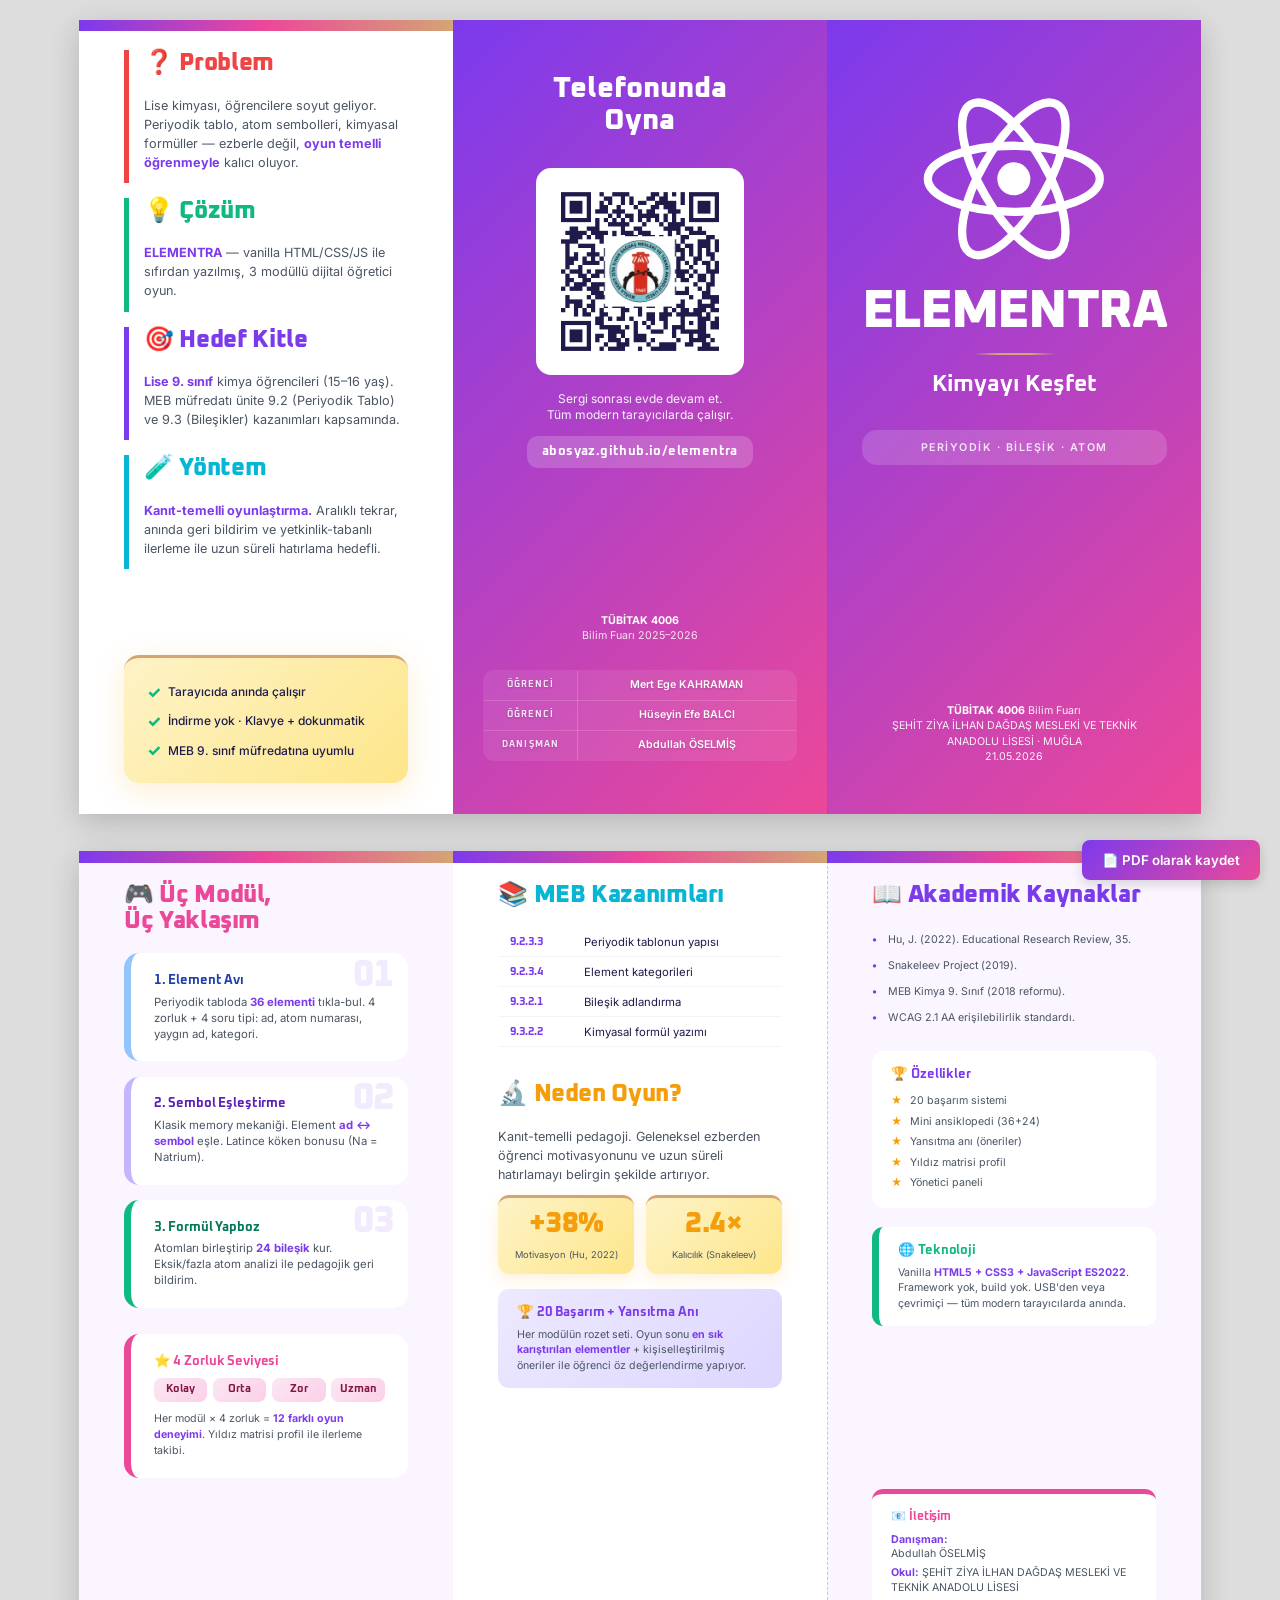
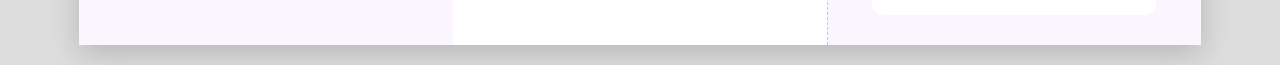
==== commit 6cb909c4: "brosur: sayfa 1 panel sırası değiştirildi — Panel 1 sağa, Panel 2 sola Eski sıra: Panel 1 (ELEMENTRA" ====
--- a/sergi/brosur.html
+++ b/sergi/brosur.html
@@ -716,31 +716,57 @@
 
     <!-- ═══════════════════════════════════════════════════
          SAYFA 1 — Dış Yüz (katlandığında görünür)
-         C-fold sırası: 1 ÖN KAPAK | 6 ARKA KAPAK | 2 İÇ FLY
+         Yeni sıra: 2 İÇ FLY (sol) | 6 ARKA KAPAK (orta) | 1 ÖN KAPAK (sağ)
          ═══════════════════════════════════════════════════ -->
     <div class="sayfa">
 
-        <!-- PANEL 1 — Ön Kapak (sol, dışta görünür) -->
-        <div class="panel panel-onkapak">
-            <svg class="br-logo" viewBox="0 0 64 64" xmlns="http://www.w3.org/2000/svg">
-                <circle cx="32" cy="32" r="5" fill="#FFFFFF"/>
-                <ellipse cx="32" cy="32" rx="26" ry="10" fill="none" stroke="#FFFFFF" stroke-width="2.5"/>
-                <ellipse cx="32" cy="32" rx="26" ry="10" fill="none" stroke="#FFFFFF" stroke-width="2.5" transform="rotate(60 32 32)"/>
-                <ellipse cx="32" cy="32" rx="26" ry="10" fill="none" stroke="#FFFFFF" stroke-width="2.5" transform="rotate(-60 32 32)"/>
-            </svg>
-            <div>
-                <h1 class="br-baslik">ELEMENTRA</h1>
-                <div class="br-slogan">Kimyayı Keşfet</div>
-                <div class="br-tag">Periyodik · Bileşik · Atom</div>
-            </div>
-            <p class="br-alt">
-                <strong>TÜBİTAK 4006</strong> Bilim Fuarı<br>
-                ŞEHİT ZİYA İLHAN DAĞDAŞ MESLEKİ VE TEKNİK ANADOLU LİSESİ · MUĞLA<br>
-                21.05.2026
-            </p>
+        <!-- PANEL 2 — Problem & Çözüm (SOL) -->
+        <div class="panel panel-iki">
+            <div class="pr-bolum problem">
+                <h2>❓ Problem</h2>
+                <p>
+                    Lise kimyası, öğrencilere soyut geliyor. Periyodik tablo,
+                    atom sembolleri, kimyasal formüller — ezberle değil,
+                    <strong>oyun temelli öğrenmeyle</strong> kalıcı oluyor.
+                </p>
+            </div>
+
+            <div class="pr-bolum cozum">
+                <h2>💡 Çözüm</h2>
+                <p>
+                    <strong>ELEMENTRA</strong> — vanilla HTML/CSS/JS ile sıfırdan
+                    yazılmış, 3 modüllü dijital öğretici oyun.
+                </p>
+            </div>
+
+            <div class="pr-bolum hedef">
+                <h2>🎯 Hedef Kitle</h2>
+                <p>
+                    <strong>Lise 9. sınıf</strong> kimya öğrencileri (15–16 yaş).
+                    MEB müfredatı ünite 9.2 (Periyodik Tablo) ve 9.3 (Bileşikler)
+                    kazanımları kapsamında.
+                </p>
+            </div>
+
+            <div class="pr-bolum yontem">
+                <h2>🧪 Yöntem</h2>
+                <p>
+                    <strong>Kanıt-temelli oyunlaştırma.</strong> Aralıklı tekrar,
+                    anında geri bildirim ve yetkinlik-tabanlı ilerleme ile
+                    uzun süreli hatırlama hedefli.
+                </p>
+            </div>
+
+            <div class="pr-vurgu">
+                <ul>
+                    <li>Tarayıcıda anında çalışır</li>
+                    <li>İndirme yok · Klavye + dokunmatik</li>
+                    <li>MEB 9. sınıf müfredatına uyumlu</li>
+                </ul>
+            </div>
         </div>
 
-        <!-- PANEL 6 — Arka Kapak / QR (orta, ters çevrilince görünür) -->
+        <!-- PANEL 6 — Arka Kapak / QR (ORTA, ters çevrilince görünür) -->
         <div class="panel panel-qr">
             <h1 class="qr-baslik">Telefonunda<br>Oyna</h1>
             <div class="qr-placeholder">
@@ -771,50 +797,24 @@
             </table>
         </div>
 
-        <!-- PANEL 2 — Problem & Çözüm -->
-        <div class="panel panel-iki">
-            <div class="pr-bolum problem">
-                <h2>❓ Problem</h2>
-                <p>
-                    Lise kimyası, öğrencilere soyut geliyor. Periyodik tablo,
-                    atom sembolleri, kimyasal formüller — ezberle değil,
-                    <strong>oyun temelli öğrenmeyle</strong> kalıcı oluyor.
-                </p>
-            </div>
-
-            <div class="pr-bolum cozum">
-                <h2>💡 Çözüm</h2>
-                <p>
-                    <strong>ELEMENTRA</strong> — vanilla HTML/CSS/JS ile sıfırdan
-                    yazılmış, 3 modüllü dijital öğretici oyun.
-                </p>
-            </div>
-
-            <div class="pr-bolum hedef">
-                <h2>🎯 Hedef Kitle</h2>
-                <p>
-                    <strong>Lise 9. sınıf</strong> kimya öğrencileri (15–16 yaş).
-                    MEB müfredatı ünite 9.2 (Periyodik Tablo) ve 9.3 (Bileşikler)
-                    kazanımları kapsamında.
-                </p>
-            </div>
-
-            <div class="pr-bolum yontem">
-                <h2>🧪 Yöntem</h2>
-                <p>
-                    <strong>Kanıt-temelli oyunlaştırma.</strong> Aralıklı tekrar,
-                    anında geri bildirim ve yetkinlik-tabanlı ilerleme ile
-                    uzun süreli hatırlama hedefli.
-                </p>
-            </div>
-
-            <div class="pr-vurgu">
-                <ul>
-                    <li>Tarayıcıda anında çalışır</li>
-                    <li>İndirme yok · Klavye + dokunmatik</li>
-                    <li>MEB 9. sınıf müfredatına uyumlu</li>
-                </ul>
-            </div>
+        <!-- PANEL 1 — Ön Kapak (SAĞ, dışta görünür) -->
+        <div class="panel panel-onkapak">
+            <svg class="br-logo" viewBox="0 0 64 64" xmlns="http://www.w3.org/2000/svg">
+                <circle cx="32" cy="32" r="5" fill="#FFFFFF"/>
+                <ellipse cx="32" cy="32" rx="26" ry="10" fill="none" stroke="#FFFFFF" stroke-width="2.5"/>
+                <ellipse cx="32" cy="32" rx="26" ry="10" fill="none" stroke="#FFFFFF" stroke-width="2.5" transform="rotate(60 32 32)"/>
+                <ellipse cx="32" cy="32" rx="26" ry="10" fill="none" stroke="#FFFFFF" stroke-width="2.5" transform="rotate(-60 32 32)"/>
+            </svg>
+            <div>
+                <h1 class="br-baslik">ELEMENTRA</h1>
+                <div class="br-slogan">Kimyayı Keşfet</div>
+                <div class="br-tag">Periyodik · Bileşik · Atom</div>
+            </div>
+            <p class="br-alt">
+                <strong>TÜBİTAK 4006</strong> Bilim Fuarı<br>
+                ŞEHİT ZİYA İLHAN DAĞDAŞ MESLEKİ VE TEKNİK ANADOLU LİSESİ · MUĞLA<br>
+                21.05.2026
+            </p>
         </div>
     </div>
 
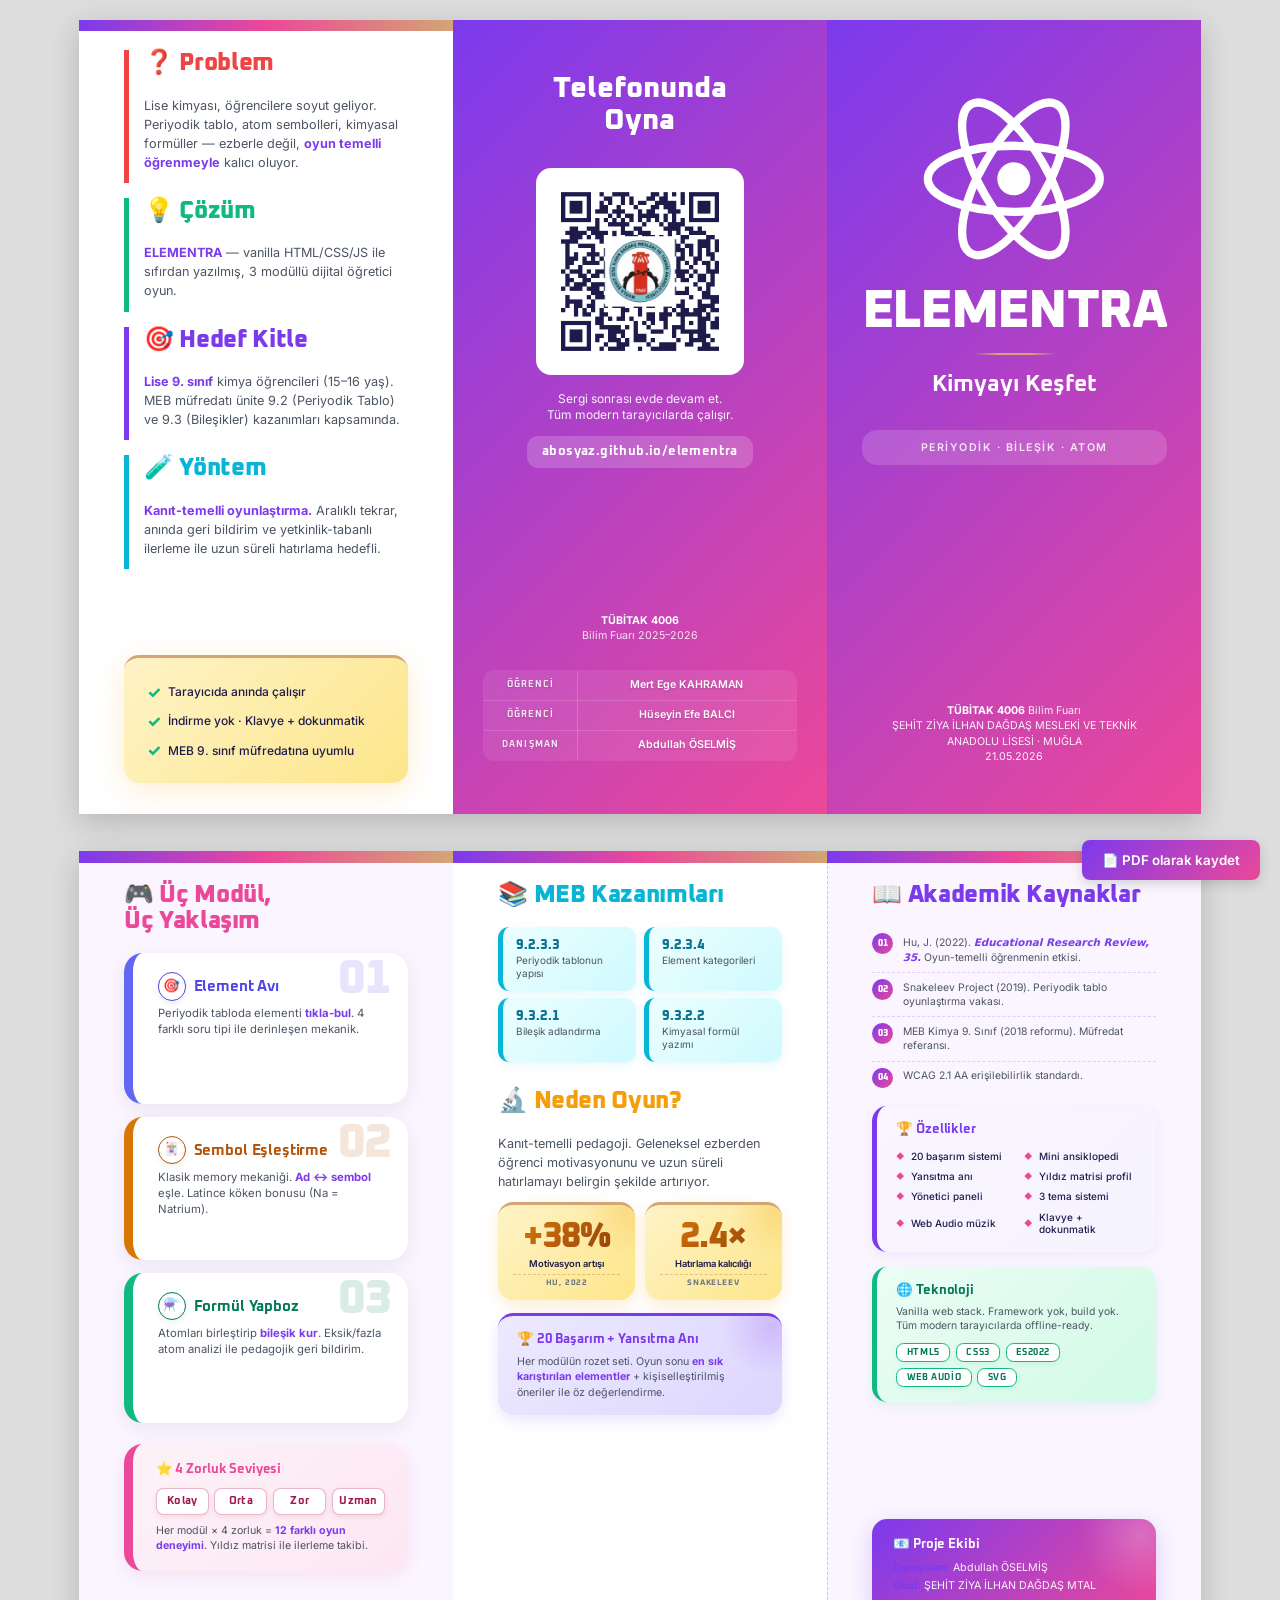
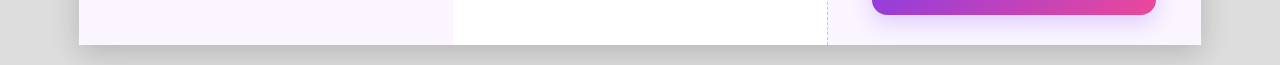
==== commit 59d16295: "brosur: sayfa 2 premium revize — modül kartları + kazanım grid + iletişim gradient PANEL 3 (Modüller" ====
--- a/sergi/brosur.html
+++ b/sergi/brosur.html
@@ -291,7 +291,7 @@
         }
 
         /* ═════════════════════════════════════════════════
-           PANEL 3 — 3 Modül
+           PANEL 3 — 3 Modül (PREMIUM v2)
            ═════════════════════════════════════════════════ */
         .panel-modul {
             background: var(--surface-0);
@@ -306,50 +306,101 @@
             position: relative;
             counter-increment: modul-counter;
             background: var(--surface-1);
-            border-radius: 4mm;
-            padding: 5mm 6mm;
-            margin-bottom: 4mm;
-            border-left: 2mm solid var(--brand-primary);
+            border-radius: 5mm;
+            padding: 5mm 6.5mm 4.5mm;
+            margin-bottom: 3.5mm;
+            border-left: 2.5mm solid var(--brand-primary);
+            box-shadow: 0 1.5mm 5mm rgba(30, 27, 75, 0.07);
             overflow: hidden;
+            -webkit-print-color-adjust: exact;
+            print-color-adjust: exact;
         }
 
         .modul-blok::after {
             content: '0' counter(modul-counter);
             position: absolute;
-            top: 1mm;
-            right: 4mm;
+            top: 0.5mm;
+            right: 4.5mm;
             font-family: var(--font-display);
             font-weight: 800;
-            font-size: 28pt;
-            color: rgba(124, 58, 237, 0.10);
-            letter-spacing: -0.03em;
+            font-size: 36pt;
+            color: currentColor;
+            opacity: 0.14;
+            letter-spacing: -0.04em;
             line-height: 1;
             -webkit-print-color-adjust: exact;
             print-color-adjust: exact;
         }
 
-        .modul-blok.mod-1 { border-left-color: #93C5FD; }
-        .modul-blok.mod-2 { border-left-color: #C4B5FD; }
-        .modul-blok.mod-3 { border-left-color: var(--color-success); }
+        /* Renk üçlüsü — uygulamadaki modül kartlarıyla birebir */
+        .modul-blok.mod-1 { border-left-color: #6366F1; color: #4F46E5; }
+        .modul-blok.mod-2 { border-left-color: #D97706; color: #B45309; }
+        .modul-blok.mod-3 { border-left-color: #10B981; color: #047857; }
 
         .modul-blok h3 {
-            font-size: 10pt;
+            font-size: 11pt;
             color: var(--brand-primary);
             margin-bottom: 1.5mm;
-        }
-
-        .modul-blok.mod-1 h3 { color: #1E40AF; }
-        .modul-blok.mod-2 h3 { color: #5B21B6; }
+            display: flex;
+            align-items: center;
+            gap: 2mm;
+            position: relative;
+            z-index: 1;
+        }
+
+        .modul-blok.mod-1 h3 { color: #4F46E5; }
+        .modul-blok.mod-2 h3 { color: #B45309; }
         .modul-blok.mod-3 h3 { color: #047857; }
+
+        .modul-blok .modul-ikon {
+            width: 7.5mm;
+            height: 7.5mm;
+            border-radius: 50%;
+            background: var(--surface-1);
+            border: 0.5mm solid currentColor;
+            display: inline-flex;
+            align-items: center;
+            justify-content: center;
+            font-size: 10pt;
+            line-height: 1;
+            flex-shrink: 0;
+            box-shadow: 0 0.8mm 2mm rgba(0, 0, 0, 0.06);
+            -webkit-print-color-adjust: exact;
+            print-color-adjust: exact;
+        }
 
         .modul-blok p {
             font-size: 8.5pt;
-            margin-bottom: 0;
+            margin-bottom: 2mm;
             line-height: 1.4;
+            position: relative;
+            z-index: 1;
+        }
+
+        .modul-blok .modul-meta {
+            display: flex;
+            gap: 1.5mm;
+            flex-wrap: wrap;
+            position: relative;
+            z-index: 1;
+        }
+
+        .modul-blok .modul-meta span {
+            font-family: var(--font-display);
+            font-weight: 700;
+            font-size: 6.5pt;
+            padding: 0.9mm 2.5mm;
+            border-radius: 1.5mm;
+            background: currentColor;
+            color: #FFFFFF !important;
+            letter-spacing: 0.06em;
+            text-transform: uppercase;
+            -webkit-print-color-adjust: exact;
+            print-color-adjust: exact;
         }
 
         /* ═════════════════════════════════════════════════
-           PANEL 4 — Kazanımlar + Neden Oyun?
+           PANEL 4 — Kazanımlar + Neden Oyun? (PREMIUM v2)
            ═════════════════════════════════════════════════ */
         .panel-kazanim {
             background: var(--surface-1);
@@ -359,68 +410,124 @@
             color: var(--color-info);
         }
 
-        .kazanim-tablo {
-            width: 100%;
-            margin-bottom: 5mm;
-            border-collapse: collapse;
-        }
-
-        .kazanim-tablo td {
-            padding: 2mm 3mm;
-            font-size: 8.5pt;
-            border-bottom: 0.3pt solid var(--surface-2);
-        }
-
-        .kazanim-tablo td:first-child {
-            font-family: var(--font-display);
-            font-weight: 700;
-            color: var(--brand-primary);
-            white-space: nowrap;
+        /* MEB Kazanım Grid — tablo yerine kart grid */
+        .kazanim-grid {
+            display: grid;
+            grid-template-columns: 1fr 1fr;
+            gap: 2mm;
+            margin-bottom: 4mm;
+        }
+
+        .kazanim-kart {
+            background: linear-gradient(135deg, #ECFEFF 0%, #CFFAFE 100%);
+            border-radius: 3mm;
+            padding: 2.8mm 3.5mm;
+            border-left: 1.5mm solid var(--color-info);
+            box-shadow: 0 0.8mm 2.5mm rgba(6, 182, 212, 0.10);
+            -webkit-print-color-adjust: exact;
+            print-color-adjust: exact;
+        }
+
+        .kazanim-kart .kazanim-kod {
+            font-family: var(--font-display);
+            font-weight: 800;
+            font-size: 10pt;
+            color: #0E7490;
+            letter-spacing: -0.01em;
+            line-height: 1.1;
+            font-feature-settings: 'tnum';
+            margin-bottom: 0.5mm;
+        }
+
+        .kazanim-kart .kazanim-baslik {
+            font-size: 7.5pt;
+            color: var(--text-secondary);
+            line-height: 1.3;
         }
 
         .neden-blok h2 {
             color: var(--color-warning);
-            margin-top: 4mm;
+            margin-top: 3mm;
         }
 
         .stat-grid {
             display: grid;
             grid-template-columns: 1fr 1fr;
-            gap: 3mm;
+            gap: 2.5mm;
             margin-top: 3mm;
         }
 
         .stat-kart {
             background: linear-gradient(135deg, #FEF3C7, #FDE68A);
-            border-radius: 3mm;
-            padding: 3mm 4mm;
+            border-radius: 4mm;
+            padding: 4mm 4mm 3mm;
             text-align: center;
             border-top: 0.8mm solid var(--accent-gold);
-            box-shadow: 0 1.5mm 4mm rgba(245, 158, 11, 0.15);
-            -webkit-print-color-adjust: exact;
-            print-color-adjust: exact;
+            box-shadow: 0 1.5mm 4mm rgba(245, 158, 11, 0.18);
+            position: relative;
+            overflow: hidden;
+            -webkit-print-color-adjust: exact;
+            print-color-adjust: exact;
+        }
+
+        .stat-kart::before {
+            content: '';
+            position: absolute;
+            top: -10mm;
+            right: -10mm;
+            width: 24mm;
+            height: 24mm;
+            background: radial-gradient(circle, rgba(245, 158, 11, 0.22), transparent 70%);
+            border-radius: 50%;
+            -webkit-print-color-adjust: exact;
+            print-color-adjust: exact;
+        }
+
+        .stat-kart > * {
+            position: relative;
+            z-index: 1;
         }
 
         .stat-kart .stat-deger {
             font-family: var(--font-display);
             font-weight: 800;
-            font-size: 22pt;
+            font-size: 26pt;
             font-feature-settings: 'tnum';
-            letter-spacing: -0.02em;
-            color: var(--color-warning);
+            letter-spacing: -0.025em;
+            background: linear-gradient(135deg, #D97706 0%, #92400E 100%);
+            -webkit-background-clip: text;
+            -webkit-text-fill-color: transparent;
+            background-clip: text;
             line-height: 1;
             display: block;
-            margin-bottom: 1mm;
+            margin-bottom: 0.8mm;
+            -webkit-print-color-adjust: exact;
+            print-color-adjust: exact;
         }
 
         .stat-kart .stat-etiket {
             font-size: 7pt;
-            color: var(--text-secondary);
+            color: var(--text-primary);
             line-height: 1.3;
+            font-weight: 600;
+            display: block;
+            margin-bottom: 1mm;
+        }
+
+        .stat-kart .stat-kaynak {
+            font-family: var(--font-display);
+            font-size: 6pt;
+            color: var(--text-muted);
+            letter-spacing: 0.10em;
+            text-transform: uppercase;
+            font-weight: 700;
+            display: block;
+            padding-top: 1mm;
+            border-top: 0.3mm dashed rgba(180, 83, 9, 0.30);
         }
 
         /* ═════════════════════════════════════════════════
-           PANEL 5 — Akademik Kaynak + İletişim
+           PANEL 5 — Akademik Kaynak + İletişim (PREMIUM v2)
            ═════════════════════════════════════════════════ */
         .panel-kaynak {
             background: var(--surface-0);
@@ -430,78 +537,150 @@
             color: var(--brand-primary);
         }
 
+        /* Akademik Kaynaklar — premium numaralı liste */
         .kaynak-liste {
             list-style: none;
             padding: 0;
-            margin-bottom: 5mm;
+            margin-bottom: 4mm;
+            counter-reset: kaynak;
         }
 
         .kaynak-liste li {
-            font-size: 8pt;
+            font-size: 7.8pt;
             color: var(--text-secondary);
-            line-height: 1.4;
-            padding: 1.5mm 0;
-            padding-left: 4mm;
-            position: relative;
+            line-height: 1.35;
+            padding: 2mm 0 2mm 8mm;
+            position: relative;
+            border-bottom: 0.3pt dashed rgba(124, 58, 237, 0.20);
+            counter-increment: kaynak;
+        }
+
+        .kaynak-liste li:last-child {
+            border-bottom: none;
         }
 
         .kaynak-liste li::before {
-            content: '•';
+            content: counter(kaynak, decimal-leading-zero);
             position: absolute;
             left: 0;
+            top: 1.6mm;
+            width: 5.5mm;
+            height: 5.5mm;
+            border-radius: 50%;
+            background: var(--grad-brand);
+            color: #FFFFFF;
+            font-family: var(--font-display);
+            font-weight: 800;
+            font-size: 6.5pt;
+            display: flex;
+            align-items: center;
+            justify-content: center;
+            letter-spacing: 0.02em;
+            -webkit-print-color-adjust: exact;
+            print-color-adjust: exact;
+        }
+
+        .kaynak-liste li em {
+            font-style: italic;
             color: var(--brand-primary);
-            font-weight: 700;
-        }
-
+            font-weight: 600;
+        }
+
+        /* Özellikler — 2 sütun premium grid */
         .ozellik-liste {
-            background: var(--surface-1);
-            border-radius: 3mm;
+            background: linear-gradient(135deg, #FAF5FF, #F5F3FF);
+            border-radius: 4mm;
             padding: 4mm 5mm;
-            margin-bottom: 5mm;
+            margin-bottom: 4mm;
+            border-left: 1.5mm solid var(--brand-primary);
+            box-shadow: 0 1mm 3mm rgba(124, 58, 237, 0.07);
+            -webkit-print-color-adjust: exact;
+            print-color-adjust: exact;
         }
 
         .ozellik-liste h3 {
             font-size: 10pt;
-            margin-bottom: 2mm;
+            margin-bottom: 2.5mm;
             color: var(--brand-primary);
         }
 
         .ozellik-liste ul {
             list-style: none;
             padding: 0;
+            display: grid;
+            grid-template-columns: 1fr 1fr;
+            gap: 1mm 4mm;
         }
 
         .ozellik-liste li {
-            font-size: 8pt;
-            color: var(--text-secondary);
-            padding: 1mm 0;
+            font-size: 7.5pt;
+            color: var(--text-primary);
+            padding: 0.6mm 0;
             display: flex;
-            gap: 2mm;
+            align-items: center;
+            gap: 1.8mm;
+            font-weight: 500;
         }
 
         .ozellik-liste li::before {
-            content: '★';
-            color: var(--color-warning);
-        }
-
+            content: '◆';
+            color: var(--brand-secondary);
+            font-size: 6pt;
+            -webkit-print-color-adjust: exact;
+            print-color-adjust: exact;
+        }
+
+        /* İletişim Kartı — brand gradient (ön kapakla uyum) */
         .iletisim-kart {
-            background: var(--surface-1);
-            border-radius: 3mm;
-            padding: 4mm 5mm;
-            border-top: 1.5mm solid var(--brand-secondary);
+            background: var(--grad-brand);
+            border-radius: 4mm;
+            padding: 4.5mm 5.5mm;
             margin-top: auto;
+            color: #FFFFFF;
+            position: relative;
+            overflow: hidden;
+            box-shadow: 0 2mm 6mm rgba(124, 58, 237, 0.22);
+            -webkit-print-color-adjust: exact;
+            print-color-adjust: exact;
+        }
+
+        .iletisim-kart::before {
+            content: '';
+            position: absolute;
+            top: -12mm;
+            right: -12mm;
+            width: 32mm;
+            height: 32mm;
+            background: radial-gradient(circle, rgba(255, 255, 255, 0.22), transparent 70%);
+            border-radius: 50%;
+            pointer-events: none;
+            -webkit-print-color-adjust: exact;
+            print-color-adjust: exact;
         }
 
         .iletisim-kart h3 {
-            font-size: 9pt;
-            color: var(--brand-secondary);
+            font-size: 10pt;
+            color: rgba(255, 255, 255, 0.96);
             margin-bottom: 2mm;
+            position: relative;
+            z-index: 1;
+            display: flex;
+            align-items: center;
+            gap: 1.5mm;
         }
 
         .iletisim-kart p {
             font-size: 8pt;
+            color: rgba(255, 255, 255, 0.94);
             margin-bottom: 1mm;
             line-height: 1.4;
+            position: relative;
+            z-index: 1;
+        }
+
+        .iletisim-kart strong {
+            color: #FFFFFF;
+            font-weight: 700;
         }
 
         /* ═════════════════════════════════════════════════
@@ -512,17 +691,21 @@
         .panel-iki .pr-bolum.hedef h2  { color: var(--brand-primary); }
         .panel-iki .pr-bolum.yontem h2 { color: var(--color-info); }
 
+        /* Zorluk Bloğu — premium pembe gradient + pill chips */
         .panel-modul .zorluk-blok {
-            background: var(--surface-1);
-            border-radius: 4mm;
-            padding: 5mm 6mm;
-            margin-top: 3mm;
-            border-left: 2mm solid var(--brand-secondary);
+            background: linear-gradient(135deg, #FDF2F8, #FCE7F3);
+            border-radius: 5mm;
+            padding: 4.5mm 6mm;
+            margin-top: 2mm;
+            border-left: 2.5mm solid var(--brand-secondary);
+            box-shadow: 0 1.5mm 4mm rgba(236, 72, 153, 0.10);
+            -webkit-print-color-adjust: exact;
+            print-color-adjust: exact;
         }
         .panel-modul .zorluk-blok h3 {
             font-size: 10pt;
             color: var(--brand-secondary);
-            margin-bottom: 2mm;
+            margin-bottom: 2.5mm;
         }
         .panel-modul .zorluk-grid {
             display: grid;
@@ -531,25 +714,54 @@
             margin-bottom: 2.5mm;
         }
         .panel-modul .zorluk-grid span {
-            background: linear-gradient(135deg, #FCE7F3, #FBCFE8);
-            color: #831843;
+            background: #FFFFFF;
+            color: #9D174D;
+            border: 0.4mm solid rgba(190, 24, 93, 0.32);
             font-family: var(--font-display);
             font-weight: 700;
             font-size: 8pt;
-            padding: 1.5mm;
+            padding: 1.6mm 1mm;
             border-radius: 2mm;
             text-align: center;
+            letter-spacing: 0.02em;
+            box-shadow: 0 0.5mm 1.5mm rgba(190, 24, 93, 0.10);
+            -webkit-print-color-adjust: exact;
+            print-color-adjust: exact;
         }
         .panel-modul .zorluk-blok p {
             font-size: 8pt;
             margin-bottom: 0;
-        }
-
+            line-height: 1.4;
+        }
+
+        /* Başarım Bloğu — premium showcase + rozet pattern */
         .panel-kazanim .basarim-blok {
             background: linear-gradient(135deg, #EDE9FE, #DDD6FE);
-            border-radius: 3mm;
+            border-radius: 4mm;
             padding: 4mm 5mm;
-            margin-top: 4mm;
+            margin-top: 3.5mm;
+            border-top: 0.8mm solid var(--brand-primary);
+            box-shadow: 0 1.5mm 4mm rgba(124, 58, 237, 0.13);
+            position: relative;
+            overflow: hidden;
+            -webkit-print-color-adjust: exact;
+            print-color-adjust: exact;
+        }
+        .panel-kazanim .basarim-blok::before {
+            content: '';
+            position: absolute;
+            top: -10mm;
+            right: -10mm;
+            width: 26mm;
+            height: 26mm;
+            background: radial-gradient(circle, rgba(124, 58, 237, 0.20), transparent 70%);
+            border-radius: 50%;
+            -webkit-print-color-adjust: exact;
+            print-color-adjust: exact;
+        }
+        .panel-kazanim .basarim-blok > * {
+            position: relative;
+            z-index: 1;
         }
         .panel-kazanim .basarim-blok h3 {
             font-size: 10pt;
@@ -562,22 +774,46 @@
             line-height: 1.45;
         }
 
+        /* Teknoloji Bloğu — premium badge stack */
         .panel-kaynak .teknoloji-blok {
-            background: var(--surface-1);
-            border-radius: 3mm;
+            background: linear-gradient(135deg, #ECFDF5, #D1FAE5);
+            border-radius: 4mm;
             padding: 4mm 5mm;
             margin-bottom: 4mm;
-            border-left: 2mm solid var(--color-success);
+            border-left: 1.5mm solid var(--color-success);
+            box-shadow: 0 1mm 3mm rgba(16, 185, 129, 0.10);
+            -webkit-print-color-adjust: exact;
+            print-color-adjust: exact;
         }
         .panel-kaynak .teknoloji-blok h3 {
             font-size: 10pt;
-            color: var(--color-success);
+            color: #047857;
             margin-bottom: 1.5mm;
         }
         .panel-kaynak .teknoloji-blok p {
-            font-size: 8pt;
-            margin-bottom: 0;
-            line-height: 1.45;
+            font-size: 7.8pt;
+            margin-bottom: 2.5mm;
+            line-height: 1.4;
+        }
+        .panel-kaynak .tek-badges {
+            display: flex;
+            flex-wrap: wrap;
+            gap: 1.5mm;
+        }
+        .panel-kaynak .tek-badge {
+            font-family: var(--font-display);
+            font-weight: 700;
+            font-size: 6.5pt;
+            padding: 0.8mm 2.5mm;
+            background: #FFFFFF;
+            border: 0.4mm solid var(--color-success);
+            color: #047857;
+            border-radius: 2mm;
+            letter-spacing: 0.07em;
+            text-transform: uppercase;
+            box-shadow: 0 0.5mm 1.5mm rgba(16, 185, 129, 0.10);
+            -webkit-print-color-adjust: exact;
+            print-color-adjust: exact;
         }
 
         /* ═════════════════════════════════════════════════
@@ -829,28 +1065,42 @@
             <h2>🎮 Üç Modül,<br>Üç Yaklaşım</h2>
 
             <div class="modul-blok mod-1">
-                <h3>1. Element Avı</h3>
+                <h3><span class="modul-ikon">🎯</span>Element Avı</h3>
                 <p>
-                    Periyodik tabloda <strong>36 elementi</strong> tıkla-bul.
-                    4 zorluk + 4 soru tipi: ad, atom numarası, yaygın ad,
-                    kategori.
+                    Periyodik tabloda elementi <strong>tıkla-bul</strong>.
+                    4 farklı soru tipi ile derinleşen mekanik.
                 </p>
+                <div class="modul-meta">
+                    <span>36 element</span>
+                    <span>4 zorluk</span>
+                    <span>4 soru tipi</span>
+                </div>
             </div>
 
             <div class="modul-blok mod-2">
-                <h3>2. Sembol Eşleştirme</h3>
+                <h3><span class="modul-ikon">🃏</span>Sembol Eşleştirme</h3>
                 <p>
-                    Klasik memory mekaniği. Element <strong>ad ↔ sembol</strong>
-                    eşle. Latince köken bonusu (Na = Natrium).
+                    Klasik memory mekaniği. <strong>Ad ↔ sembol</strong> eşle.
+                    Latince köken bonusu (Na = Natrium).
                 </p>
+                <div class="modul-meta">
+                    <span>36 element</span>
+                    <span>4 zorluk</span>
+                    <span>Memory</span>
+                </div>
             </div>
 
             <div class="modul-blok mod-3">
-                <h3>3. Formül Yapboz</h3>
+                <h3><span class="modul-ikon">⚗️</span>Formül Yapboz</h3>
                 <p>
-                    Atomları birleştirip <strong>24 bileşik</strong> kur.
+                    Atomları birleştirip <strong>bileşik kur</strong>.
                     Eksik/fazla atom analizi ile pedagojik geri bildirim.
                 </p>
+                <div class="modul-meta">
+                    <span>24 bileşik</span>
+                    <span>4 zorluk</span>
+                    <span>Atom analizi</span>
+                </div>
             </div>
 
             <div class="zorluk-blok">
@@ -863,7 +1113,7 @@
                 </div>
                 <p>
                     Her modül × 4 zorluk = <strong>12 farklı oyun deneyimi</strong>.
-                    Yıldız matrisi profil ile ilerleme takibi.
+                    Yıldız matrisi ile ilerleme takibi.
                 </p>
             </div>
         </div>
@@ -871,12 +1121,24 @@
         <!-- PANEL 4 — Kazanımlar + Neden Oyun? -->
         <div class="panel panel-kazanim">
             <h2>📚 MEB Kazanımları</h2>
-            <table class="kazanim-tablo">
-                <tr><td>9.2.3.3</td><td>Periyodik tablonun yapısı</td></tr>
-                <tr><td>9.2.3.4</td><td>Element kategorileri</td></tr>
-                <tr><td>9.3.2.1</td><td>Bileşik adlandırma</td></tr>
-                <tr><td>9.3.2.2</td><td>Kimyasal formül yazımı</td></tr>
-            </table>
+            <div class="kazanim-grid">
+                <div class="kazanim-kart">
+                    <div class="kazanim-kod">9.2.3.3</div>
+                    <div class="kazanim-baslik">Periyodik tablonun yapısı</div>
+                </div>
+                <div class="kazanim-kart">
+                    <div class="kazanim-kod">9.2.3.4</div>
+                    <div class="kazanim-baslik">Element kategorileri</div>
+                </div>
+                <div class="kazanim-kart">
+                    <div class="kazanim-kod">9.3.2.1</div>
+                    <div class="kazanim-baslik">Bileşik adlandırma</div>
+                </div>
+                <div class="kazanim-kart">
+                    <div class="kazanim-kod">9.3.2.2</div>
+                    <div class="kazanim-baslik">Kimyasal formül yazımı</div>
+                </div>
+            </div>
 
             <div class="neden-blok">
                 <h2>🔬 Neden Oyun?</h2>
@@ -885,11 +1147,13 @@
                 <div class="stat-grid">
                     <div class="stat-kart">
                         <span class="stat-deger">+38%</span>
-                        <span class="stat-etiket">Motivasyon (Hu, 2022)</span>
+                        <span class="stat-etiket">Motivasyon artışı</span>
+                        <span class="stat-kaynak">Hu, 2022</span>
                     </div>
                     <div class="stat-kart">
                         <span class="stat-deger">2.4×</span>
-                        <span class="stat-etiket">Kalıcılık (Snakeleev)</span>
+                        <span class="stat-etiket">Hatırlama kalıcılığı</span>
+                        <span class="stat-kaynak">Snakeleev</span>
                     </div>
                 </div>
             </div>
@@ -899,7 +1163,7 @@
                 <p>
                     Her modülün rozet seti. Oyun sonu
                     <strong>en sık karıştırılan elementler</strong> + kişiselleştirilmiş
-                    öneriler ile öğrenci öz değerlendirme yapıyor.
+                    öneriler ile öz değerlendirme.
                 </p>
             </div>
         </div>
@@ -907,37 +1171,43 @@
         <!-- PANEL 5 — Akademik Kaynak + İletişim -->
         <div class="panel panel-kaynak">
             <h2>📖 Akademik Kaynaklar</h2>
-            <ul class="kaynak-liste">
-                <li>Hu, J. (2022). Educational Research Review, 35.</li>
-                <li>Snakeleev Project (2019).</li>
-                <li>MEB Kimya 9. Sınıf (2018 reformu).</li>
+            <ol class="kaynak-liste">
+                <li>Hu, J. (2022). <em>Educational Research Review, 35.</em> Oyun-temelli öğrenmenin etkisi.</li>
+                <li>Snakeleev Project (2019). Periyodik tablo oyunlaştırma vakası.</li>
+                <li>MEB Kimya 9. Sınıf (2018 reformu). Müfredat referansı.</li>
                 <li>WCAG 2.1 AA erişilebilirlik standardı.</li>
-            </ul>
+            </ol>
 
             <div class="ozellik-liste">
                 <h3>🏆 Özellikler</h3>
                 <ul>
                     <li>20 başarım sistemi</li>
-                    <li>Mini ansiklopedi (36+24)</li>
-                    <li>Yansıtma anı (öneriler)</li>
+                    <li>Mini ansiklopedi</li>
+                    <li>Yansıtma anı</li>
                     <li>Yıldız matrisi profil</li>
                     <li>Yönetici paneli</li>
+                    <li>3 tema sistemi</li>
+                    <li>Web Audio müzik</li>
+                    <li>Klavye + dokunmatik</li>
                 </ul>
             </div>
 
             <div class="teknoloji-blok">
                 <h3>🌐 Teknoloji</h3>
-                <p>
-                    Vanilla <strong>HTML5 + CSS3 + JavaScript ES2022</strong>.
-                    Framework yok, build yok. USB'den veya çevrimiçi —
-                    tüm modern tarayıcılarda anında.
-                </p>
+                <p>Vanilla web stack. Framework yok, build yok. Tüm modern tarayıcılarda offline-ready.</p>
+                <div class="tek-badges">
+                    <span class="tek-badge">HTML5</span>
+                    <span class="tek-badge">CSS3</span>
+                    <span class="tek-badge">ES2022</span>
+                    <span class="tek-badge">Web Audio</span>
+                    <span class="tek-badge">SVG</span>
+                </div>
             </div>
 
             <div class="iletisim-kart">
-                <h3>📧 İletişim</h3>
-                <p><strong>Danışman:</strong><br>Abdullah ÖSELMİŞ</p>
-                <p><strong>Okul:</strong> ŞEHİT ZİYA İLHAN DAĞDAŞ MESLEKİ VE TEKNİK ANADOLU LİSESİ</p>
+                <h3>📧 Proje Ekibi</h3>
+                <p><strong>Danışman:</strong> Abdullah ÖSELMİŞ</p>
+                <p><strong>Okul:</strong> ŞEHİT ZİYA İLHAN DAĞDAŞ MTAL</p>
             </div>
         </div>
     </div>
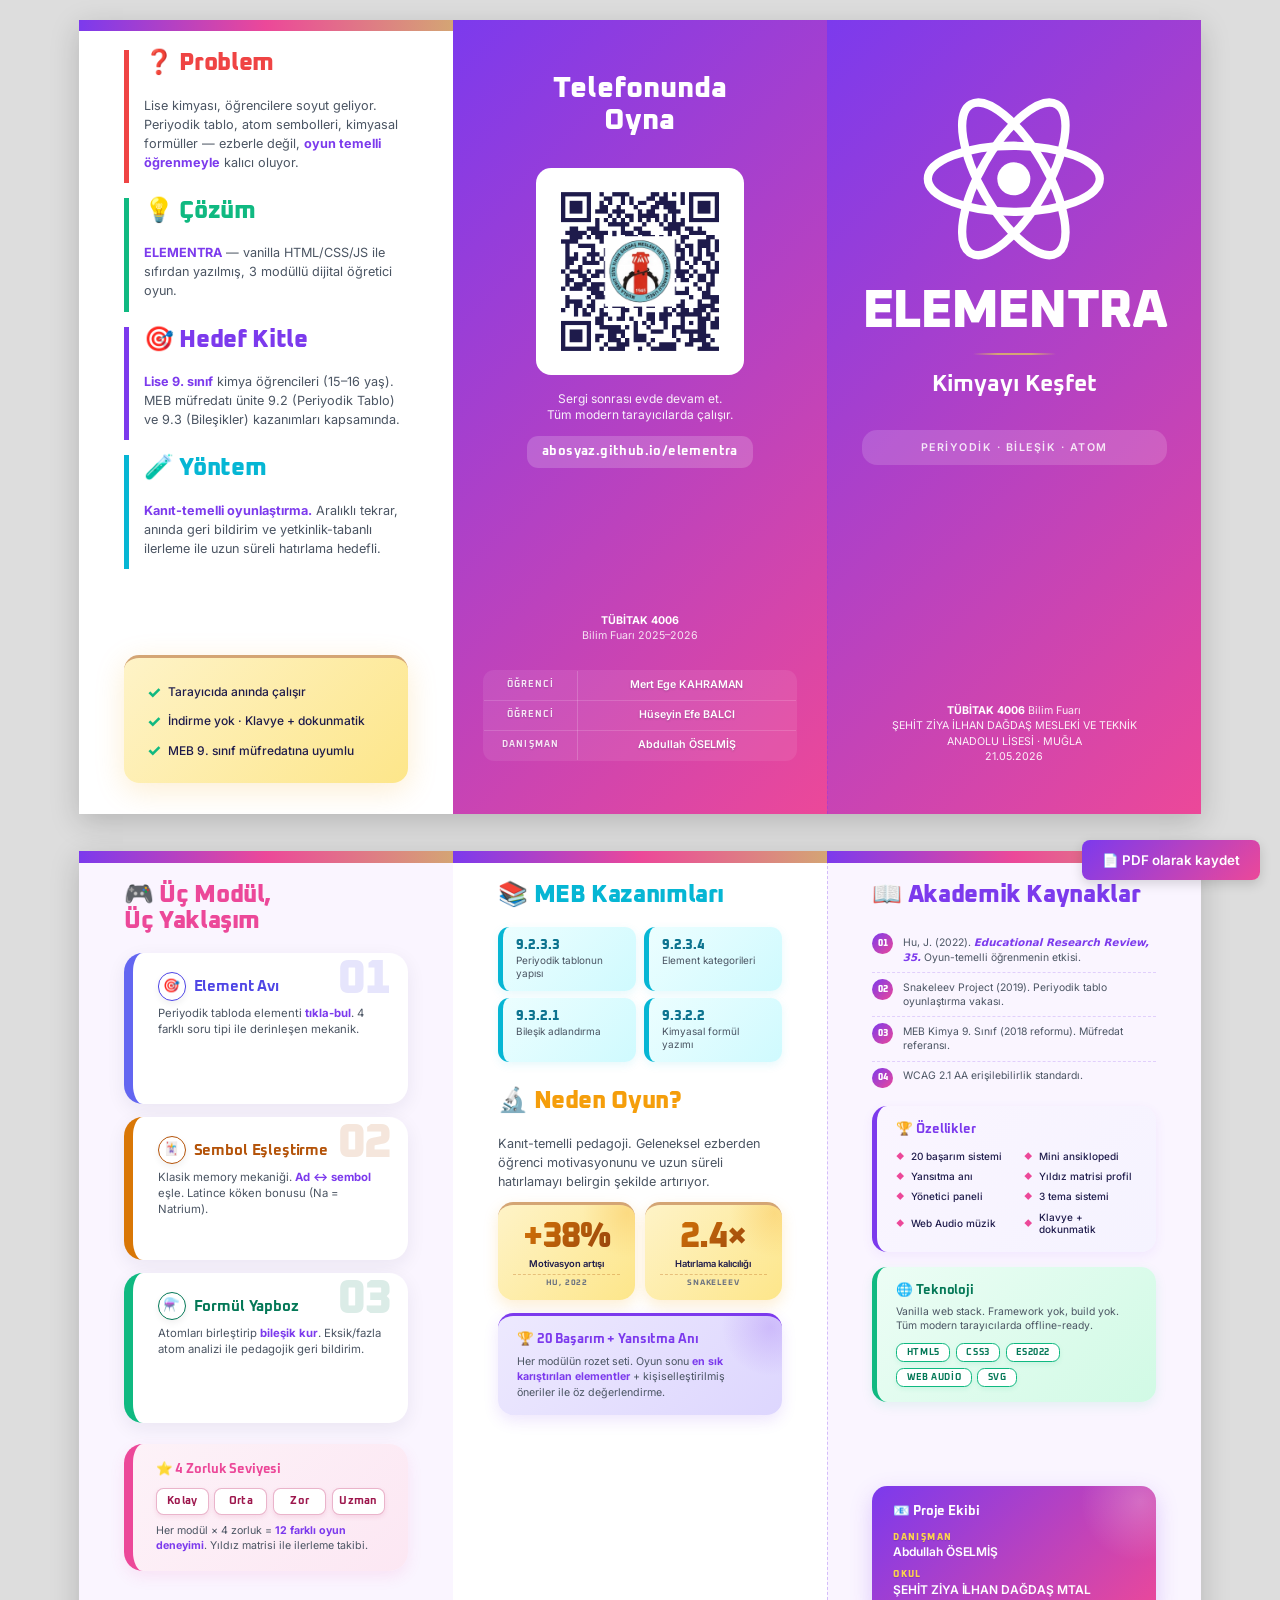
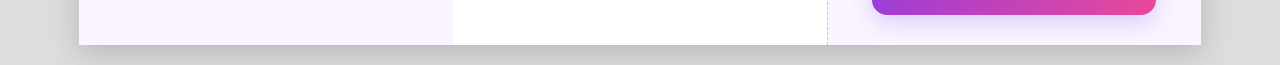
==== commit 526aa34c: "brosur: iletişim kartı etiket-değer hiyerarşi düzeltmesi Sorun: Gradient kart üzerinde "Danışman:" v" ====
--- a/sergi/brosur.html
+++ b/sergi/brosur.html
@@ -660,8 +660,8 @@
 
         .iletisim-kart h3 {
             font-size: 10pt;
-            color: rgba(255, 255, 255, 0.96);
-            margin-bottom: 2mm;
+            color: #FFFFFF;
+            margin-bottom: 3mm;
             position: relative;
             z-index: 1;
             display: flex;
@@ -669,18 +669,38 @@
             gap: 1.5mm;
         }
 
-        .iletisim-kart p {
-            font-size: 8pt;
-            color: rgba(255, 255, 255, 0.94);
-            margin-bottom: 1mm;
-            line-height: 1.4;
+        /* Etiket-değer hiyerarşi: küçük UPPERCASE altın etiket + büyük beyaz değer */
+        .iletisim-kart .iletisim-satir {
             position: relative;
             z-index: 1;
-        }
-
-        .iletisim-kart strong {
-            color: #FFFFFF;
-            font-weight: 700;
+            margin-bottom: 2.5mm;
+        }
+
+        .iletisim-kart .iletisim-satir:last-child {
+            margin-bottom: 0;
+        }
+
+        .iletisim-kart .iletisim-etiket {
+            display: block;
+            font-family: var(--font-display);
+            font-size: 6.5pt;
+            font-weight: 800;
+            color: #FCD34D;
+            letter-spacing: 0.16em;
+            text-transform: uppercase;
+            margin-bottom: 0.5mm;
+            text-shadow: 0 1px 1px rgba(30, 27, 75, 0.2);
+            -webkit-print-color-adjust: exact;
+            print-color-adjust: exact;
+        }
+
+        .iletisim-kart .iletisim-deger {
+            display: block;
+            font-size: 9pt;
+            color: #FFFFFF;
+            font-weight: 600;
+            line-height: 1.3;
+            letter-spacing: -0.005em;
         }
 
         /* ═════════════════════════════════════════════════
@@ -1206,8 +1226,14 @@
 
             <div class="iletisim-kart">
                 <h3>📧 Proje Ekibi</h3>
-                <p><strong>Danışman:</strong> Abdullah ÖSELMİŞ</p>
-                <p><strong>Okul:</strong> ŞEHİT ZİYA İLHAN DAĞDAŞ MTAL</p>
+                <div class="iletisim-satir">
+                    <span class="iletisim-etiket">Danışman</span>
+                    <span class="iletisim-deger">Abdullah ÖSELMİŞ</span>
+                </div>
+                <div class="iletisim-satir">
+                    <span class="iletisim-etiket">Okul</span>
+                    <span class="iletisim-deger">ŞEHİT ZİYA İLHAN DAĞDAŞ MTAL</span>
+                </div>
             </div>
         </div>
     </div>
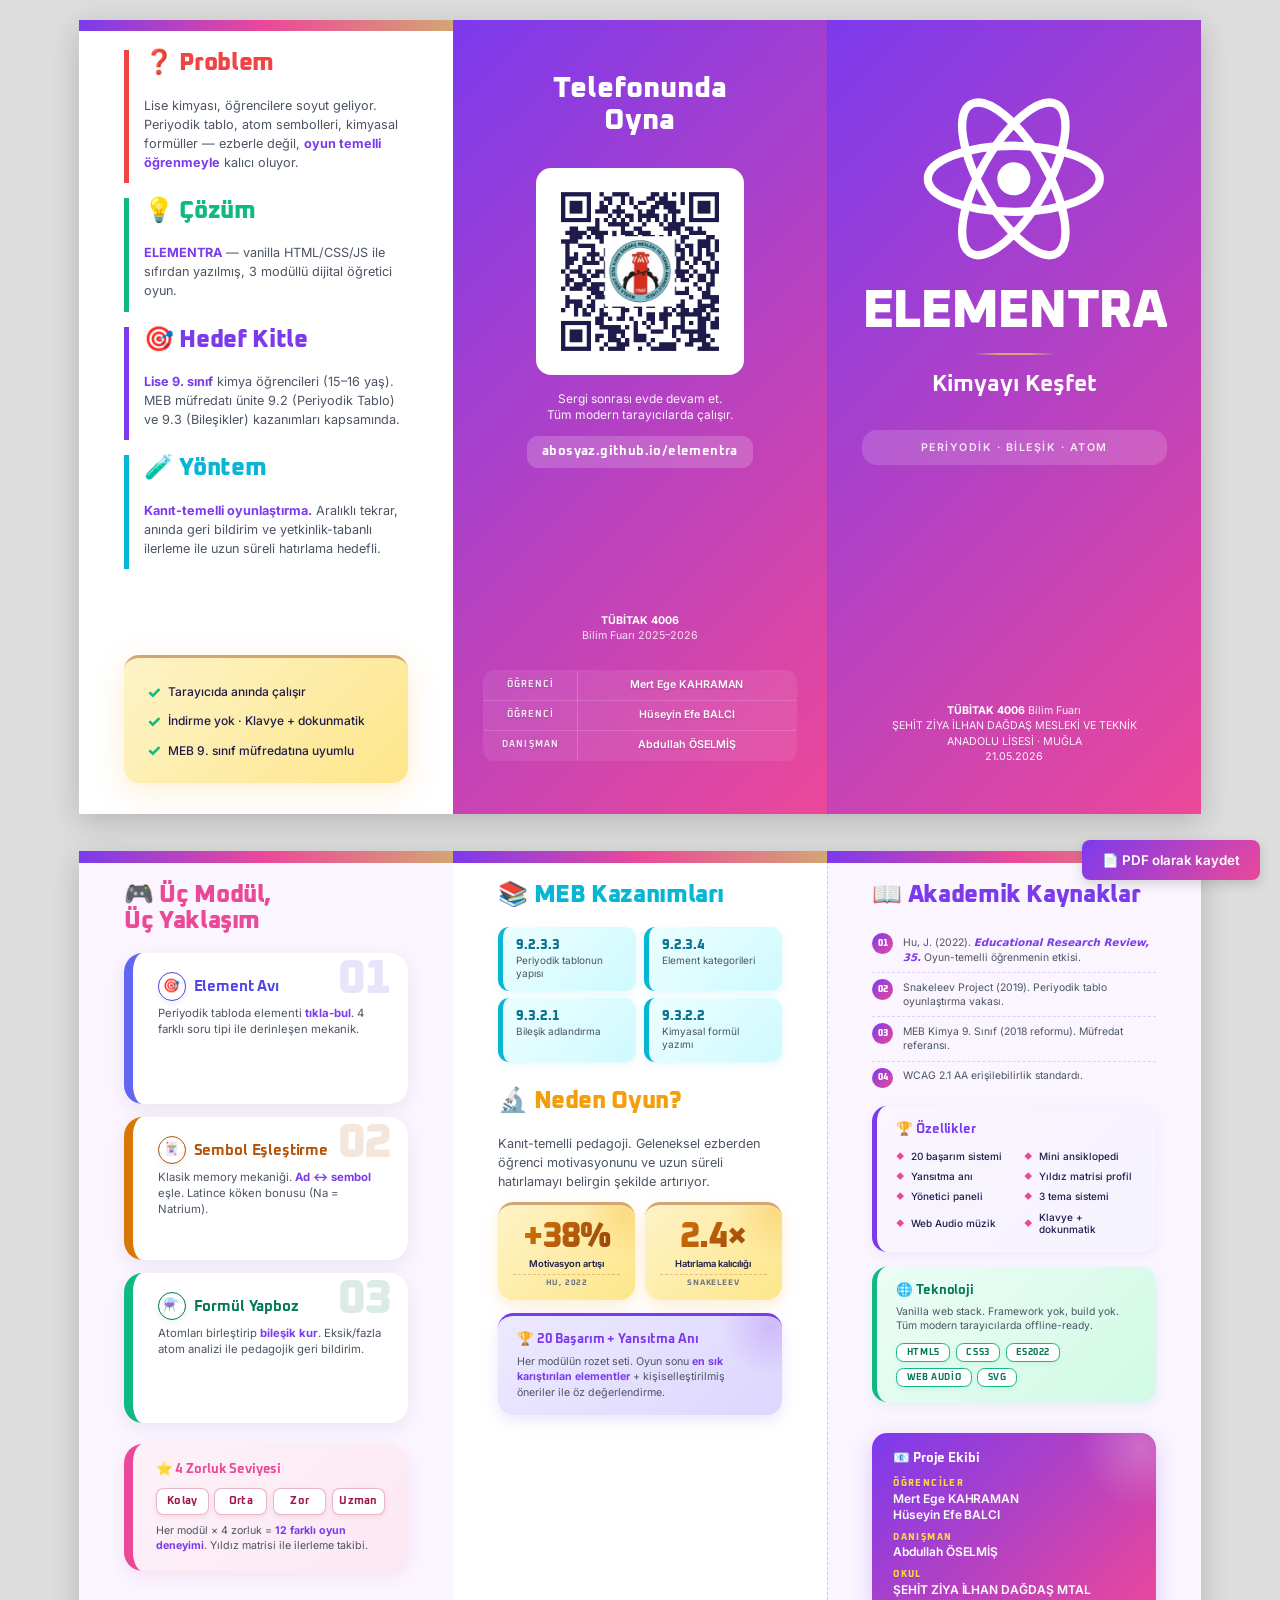
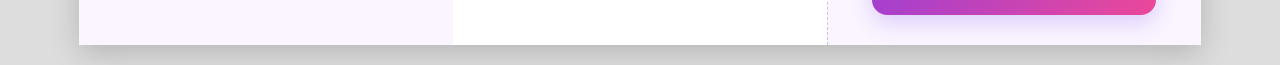
==== commit 8af53edb: "brosur: iletişim kartına öğrenci isimleri eklendi QR kapağı (panel 6) ekip tablosundaki öğrenciler i" ====
--- a/sergi/brosur.html
+++ b/sergi/brosur.html
@@ -1227,6 +1227,11 @@
             <div class="iletisim-kart">
                 <h3>📧 Proje Ekibi</h3>
                 <div class="iletisim-satir">
+                    <span class="iletisim-etiket">Öğrenciler</span>
+                    <span class="iletisim-deger">Mert Ege KAHRAMAN</span>
+                    <span class="iletisim-deger">Hüseyin Efe BALCI</span>
+                </div>
+                <div class="iletisim-satir">
                     <span class="iletisim-etiket">Danışman</span>
                     <span class="iletisim-deger">Abdullah ÖSELMİŞ</span>
                 </div>
